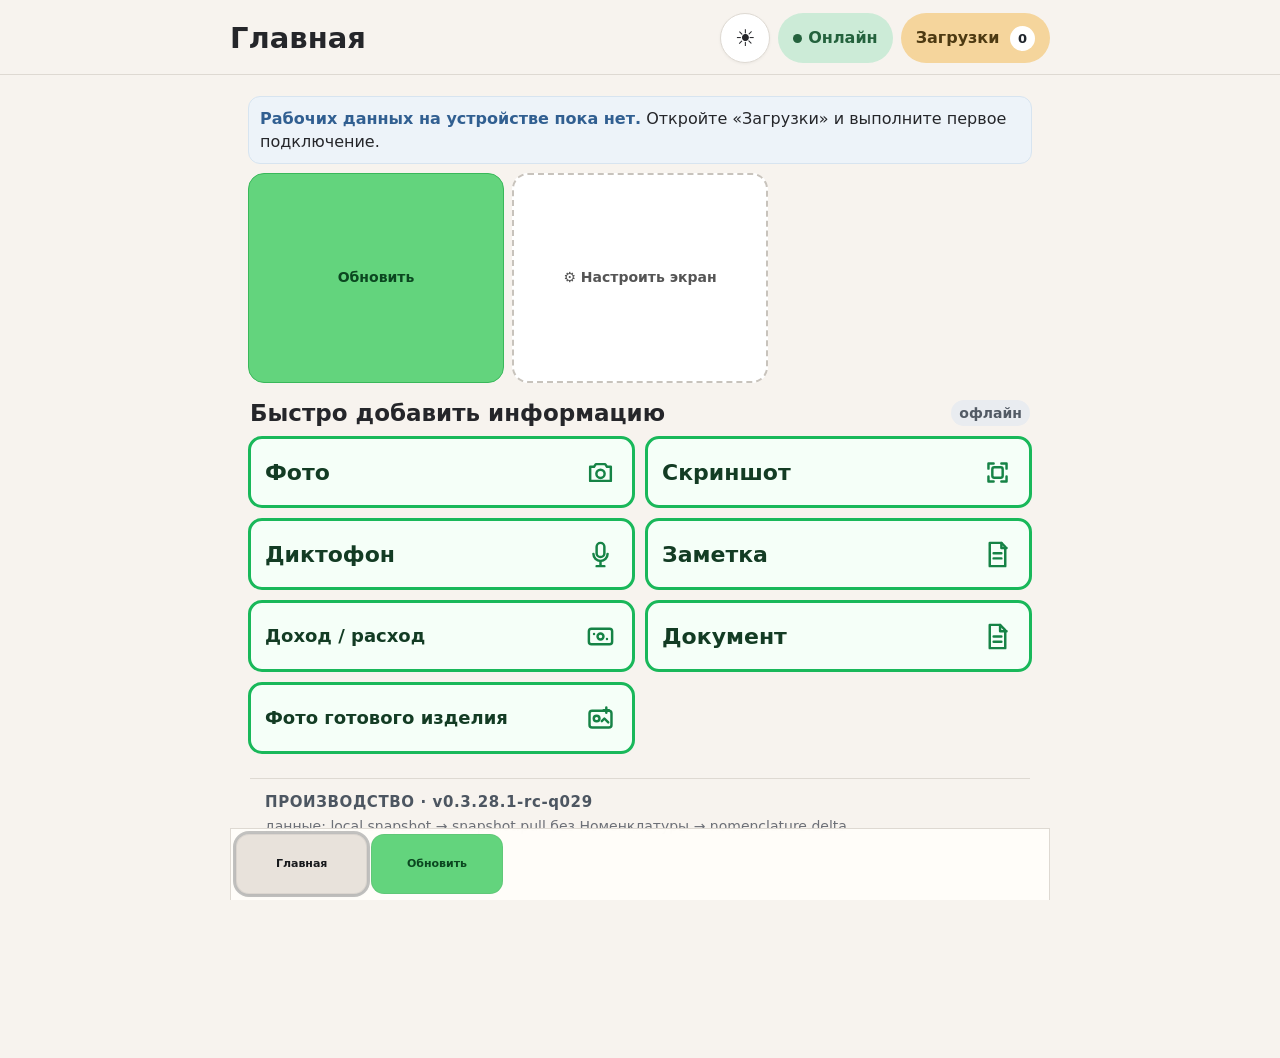
==== index.html @ 5917580a "Q029 matched 0.2.35 Wallet publication stage: index.html" ====
﻿<!DOCTYPE html>
<html lang="ru"><head><meta charset="utf-8"/><meta content="width=device-width,initial-scale=1,viewport-fit=cover" name="viewport"/><meta content="#f7f3ed" id="themeColorMeta" name="theme-color"/><script>try{document.documentElement.dataset.theme=localStorage.getItem('prodTheme')==='dark'?'dark':'light'}catch(_){document.documentElement.dataset.theme='light'}</script><title>Производство v0.3.28.1-rc-q029</title><link href="./assets/app.css" rel="stylesheet"/><link href="./assets/media.css" rel="stylesheet"/><link href="./manifest.webmanifest" rel="manifest"/><link href="./icons/icon.svg" rel="icon" type="image/svg+xml"/><meta content="yes" name="mobile-web-app-capable"/><script defer="" src="./bootstrap.js"></script></head><body>
<header class="top"><div class="top-inner"><div class="top-page-title"><h1 id="pageTitle">Главная</h1></div><div class="top-actions"><button aria-label="Включить тёмную тему" class="theme-toggle" id="themeToggle" onclick="toggleTheme()" title="Дневная тема — нажмите для ночной" type="button">☀️</button><button aria-label="Состояние сети" class="status online" id="netStatus" type="button"><span class="dot"></span><span id="netText">Онлайн</span></button><button class="top-loads" onclick="go('sync')" type="button">Загрузки <span id="topLoadsCount">0</span></button></div></div></header>
<main>
<div class="update-banner hidden" id="updateBanner"><span id="updateText">Доступно обновление</span><button onclick="applyAvailableUpdate()" type="button">Обновить</button></div>
<div class="transfer-progress hidden" id="transferProgress" role="status" aria-live="polite">
  <div id="transferUpdate">Обновление: —</div>
  <div id="transferSync">Данные: —</div>
  <div id="transferMedia">Фото/файлы: —</div>
</div>
<div class="offline-banner hidden" id="offlineBanner">Нет сети · новые записи сохраняются локально</div><div class="app-toast hidden" id="appToast" role="status" aria-live="polite"><span class="app-toast-icon" id="appToastIcon">✓</span><span id="appToastText"></span></div><div class="recording-bar hidden" id="recordingBar"><span class="recording-dot" aria-hidden="true"></span><b>Идёт запись</b><span id="recordingTime">00:00</span><button type="button" onclick="stopVoiceRecording()">Стоп</button></div><div class="busy-overlay hidden" id="busyOverlay"><div class="busy-card"><span class="busy-spinner" aria-hidden="true"></span><b id="busyText">Выполняю…</b></div></div>
<section class="screen active" id="home"></section><section class="screen" id="checklists"></section><section class="screen" id="analytics"></section><section class="screen" id="calculator"></section><section class="screen" id="salesAnalytics"></section><section class="screen" id="orders"></section><section class="screen" id="gallery"></section><section class="screen" id="avito"></section><section class="screen" id="admin"></section><section class="screen" id="activityLog"></section><section class="screen" id="orderDetail"></section><section class="screen" id="buy"></section><section class="screen" id="wallet"></section><section class="screen" id="nom"></section><section class="screen" id="sync"></section><section class="screen" id="appdev"></section><div class="app-meta-footer"><b>ПРОИЗВОДСТВО · v0.3.28.1-rc-q029</b><span>данные: local snapshot → snapshot.pull без Номенклатуры → nomenclature.delta</span><span>backend 0.2.35 · Q-029 Wallet</span></div>
</main>
<nav class="bottom bottom-all"><button class="nav nav-home active" data-screen="home" data-module="home" onclick="go('home')"><span>Главная</span></button><button class="nav nav-orders" data-screen="orders" data-module="orders" onclick="go('orders')"><span>Заказы</span></button><button class="nav nav-wallet" data-screen="wallet" data-module="wallet" onclick="go('wallet')"><span>Кошелёк</span></button><button class="nav nav-gallery" data-screen="gallery" data-module="gallery" onclick="go('gallery')"><span>Галерея</span></button><button class="nav nav-nom" data-screen="nom" data-module="nom" onclick="go('nom')"><span>Номенкл.</span></button><button class="nav nav-refresh" data-module="refresh" onclick="manualRefreshData()"><span>Обновить</span></button></nav>
<div class="gallery-lightbox hidden" id="galleryLightbox" onclick="if(event.target===this)closeGalleryLightbox()"><button class="gallery-lightbox-close" type="button" onclick="closeGalleryLightbox()" aria-label="Закрыть">×</button><button class="gallery-lightbox-star" id="galleryLightboxStar" type="button" onclick="toggleGalleryLightboxFavorite()" aria-label="Избранное">☆</button><button class="gallery-lightbox-prev hidden" id="galleryLightboxPrev" type="button" onclick="galleryLightboxPrev()" aria-label="Предыдущее фото">‹</button><button class="gallery-lightbox-next hidden" id="galleryLightboxNext" type="button" onclick="galleryLightboxNext()" aria-label="Следующее фото">›</button><span class="gallery-lightbox-counter" id="galleryLightboxCounter"></span><img id="galleryLightboxImg" alt="Фото на весь экран"></div><div class="modal hidden" id="modal"><div class="sheet"><button class="close" onclick="closeModal()">×</button><h2 id="modalTitle">Добавить</h2><div id="modalBody"></div></div></div><input accept="image/*" capture="environment" class="hidden" id="photoInput" type="file"/><input accept="image/*" class="hidden" id="galleryFileInput" multiple="" type="file"/><input accept="audio/*" capture="" class="hidden" id="audioInput" type="file"/><input class="hidden" id="documentInput" multiple="" type="file"/><input accept="image/*" class="hidden" id="shareFileInput" multiple="" type="file"/><input accept="image/*" class="hidden" id="step2MediaInput" multiple="" type="file"/>
</body></html>
---- assets/app.css ----
﻿:root{--bg:#f4f5f7;--card:#fff;--ink:#17191c;--muted:#69707a;--line:#e2e5e9;--soft:#eef0f3;--ok:#177a43;--warn:#a96008;--bad:#b33131;--blue:#315f91}
*{box-sizing:border-box}html{background:var(--bg)}body{margin:0;background:var(--bg);color:var(--ink);font-family:Inter,system-ui,-apple-system,"Segoe UI",Roboto,Arial,sans-serif;min-height:100vh}button,input,textarea,select{font:inherit}button{cursor:pointer;color:inherit}
.top{position:sticky;top:0;z-index:30;background:rgba(244,245,247,.96);backdrop-filter:blur(12px);border-bottom:1px solid var(--line);padding:11px 14px 9px}.top-inner{max-width:820px;margin:auto;display:flex;align-items:center;justify-content:space-between;gap:10px}.kicker{font-size:10px;font-weight:800;letter-spacing:.11em;color:var(--muted)}h1{font-size:23px;line-height:1.05;margin:2px 0 0}.status{border:0;border-radius:999px;padding:8px 10px;font-size:10px;font-weight:800;display:flex;gap:6px;align-items:center}.status.online{background:#ddf4e6;color:#17683c}.status.offline{background:#f7dddd;color:#8d2424}.dot{width:7px;height:7px;border-radius:50%;background:currentColor}
main{max-width:820px;margin:auto;padding:12px 12px 96px}.screen{display:none}.screen.active{display:block}.snapshot{display:flex;justify-content:space-between;align-items:center;background:#eceff3;border:1px solid #dde1e6;border-radius:11px;padding:8px 10px;margin-bottom:10px;font-size:10px;color:#555f6b}.snapshot b{color:#262b31}.offline-banner{background:#f7dddd;color:#8d2424;padding:9px 10px;border-radius:11px;margin-bottom:9px;font-size:11px;font-weight:800}.hidden{display:none!important}
.grid2{display:grid;grid-template-columns:1fr 1fr;gap:9px}.grid3{display:grid;grid-template-columns:repeat(3,minmax(0,1fr));gap:7px}.grid3 .metric{aspect-ratio:1/1;min-width:0;padding:10px;display:flex;flex-direction:column;justify-content:space-between}.grid3 .label{font-size:9px;line-height:1.12;padding-right:13px}.grid3 .value{font-size:22px;margin:2px 0}.grid3 .note{font-size:8px;line-height:1.15}.metric{background:var(--card);border:1px solid var(--line);border-radius:16px;padding:13px;box-shadow:0 1px 2px rgba(0,0,0,.02)}.label{font-size:11px;color:var(--muted);font-weight:700}.value{font-size:25px;font-weight:900;letter-spacing:-.02em;margin:4px 0}.note{font-size:10px;color:var(--muted);line-height:1.25}.bad{color:var(--bad)!important}.warn{color:var(--warn)!important}.ok{color:var(--ok)!important}
.hero{width:100%;border:0;background:#17191c;color:#fff;border-radius:17px;margin:10px 0;padding:15px 16px;display:flex;align-items:center;justify-content:space-between;text-align:left}.hero b{font-size:20px}.hero small{display:block;color:#b9c0c8;margin-top:2px}.hero .arr{font-size:32px}.section-title{display:flex;justify-content:space-between;align-items:center;margin:17px 2px 7px}.section-title h2{font-size:15px;margin:0}.badge{font-size:9px;font-weight:800;border-radius:999px;padding:4px 7px;background:#e9ecf0;color:#535b65}.badge.warn{background:#fff0d7;color:#8d5607}.badge.bad{background:#f9dddd;color:#8d2424}.badge.ok{background:#ddf4e6;color:#17683c}
.order-card{background:#fff;border:1px solid var(--line);border-radius:15px;padding:9px;display:flex;gap:10px;margin-bottom:8px;align-items:center}.order-img{width:69px;height:63px;border-radius:11px;object-fit:cover;background:#e8eaed;flex:0 0 auto}.order-placeholder{width:69px;height:63px;border-radius:11px;background:#e8eaed;display:grid;place-items:center;font-weight:900;color:#5e6670}.grow{flex:1;min-width:0}.between{display:flex;justify-content:space-between;align-items:flex-start;gap:8px}.title{font-size:13px;font-weight:850}.muted{font-size:10px;color:var(--muted);line-height:1.3}.sub{font-size:10px;margin-top:6px;color:#454c55;display:flex;justify-content:space-between;gap:8px}.stage{font-size:10px;margin-top:5px;color:#5e6670;white-space:nowrap;overflow:hidden;text-overflow:ellipsis}
.quick{display:grid;grid-template-columns:repeat(4,1fr);gap:7px}.quick button{border:1px solid var(--line);background:#fff;border-radius:13px;padding:10px 4px;font-size:18px}.quick span{display:block;font-size:9px;color:#565e68;margin-top:4px}.risk{background:#fff7e7;border:1px solid #f2dfba;border-radius:13px;padding:10px 11px;font-size:11px;line-height:1.35;margin:8px 0}.risk b{display:block;margin-bottom:2px}
.filters{display:flex;gap:6px;overflow:auto;margin-bottom:9px}.chip{border:1px solid var(--line);background:#fff;border-radius:999px;padding:7px 10px;font-size:10px;white-space:nowrap}.chip.active{background:#17191c;color:#fff;border-color:#17191c}.back{border:0;background:none;padding:0 0 9px;font-weight:800;font-size:12px}.detail-head{background:#17191c;color:#fff;border-radius:17px;padding:14px}.detail-head .muted{color:#bfc5cc}.detail-head h2{font-size:20px;margin:2px 0 8px}.detail-grid{display:grid;grid-template-columns:repeat(3,1fr);gap:7px}.detail-grid div{background:#25282d;border-radius:10px;padding:8px}.detail-grid small{font-size:8px;color:#aeb5be;display:block}.detail-grid b{font-size:11px}.photo-strip{display:flex;gap:7px;overflow:auto;margin:9px 0}.photo-large{height:145px;min-width:210px;max-width:100%;object-fit:cover;border-radius:13px;background:#e5e7eb}.desc{background:#fff;border:1px solid var(--line);border-radius:14px;padding:11px;font-size:11px;line-height:1.45}.calc-head{display:flex;justify-content:space-between;align-items:center;margin:14px 2px 7px}.calc-head h3{font-size:14px;margin:0}.calc-table{background:#fff;border:1px solid var(--line);border-radius:14px;overflow:hidden}.calc-line{padding:10px 11px;border-bottom:1px solid var(--line)}.calc-line:last-child{border-bottom:0}.calc-name{font-size:11px;font-weight:800}.calc-meta{font-size:9px;color:var(--muted);margin-top:3px;line-height:1.3}.calc-money{font-size:11px;font-weight:900;white-space:nowrap}.price-change{font-size:9px;margin-top:4px;border-radius:8px;background:#fff5df;padding:5px 6px;color:#84540f}.assumption{font-size:9px;margin-top:4px;border-radius:8px;background:#fff5df;padding:5px 6px;color:#84540f}.unknown{background:#fae6e6;color:#8d2424}.actions{display:grid;grid-template-columns:repeat(3,1fr);gap:7px;margin-top:10px}.actions button,.primary,.secondary{border:0;border-radius:12px;padding:11px 8px;font-size:10px;font-weight:850}.actions button,.primary{background:#17191c;color:#fff}.secondary{background:#e9ecf0;color:#262b31}.primary{width:100%;font-size:12px}
.summary{display:grid;grid-template-columns:repeat(3,1fr);border-radius:15px;background:#17191c;color:#fff;padding:11px 4px;text-align:center}.summary div+div{border-left:1px solid #35383e}.summary b{display:block;font-size:15px}.summary small{font-size:8px;color:#b8bec6}.group{margin:14px 2px 6px;font-size:10px;color:#68717c;font-weight:900;text-transform:uppercase;letter-spacing:.08em}.buy-row{background:#fff;border:1px solid var(--line);border-radius:13px;padding:10px;margin-bottom:6px;display:flex;justify-content:space-between;gap:8px}.buy-row b{font-size:11px}.buy-row small{font-size:9px;color:var(--muted);display:block;margin-top:3px}.buy-money{font-size:11px;font-weight:900;white-space:nowrap}.hint{background:#edf3f9;border:1px solid #dce7f2;color:#31536f;border-radius:12px;padding:9px 10px;font-size:10px;line-height:1.35;margin-top:9px}
.wallet-list,.sync-list{background:#fff;border:1px solid var(--line);border-radius:14px;overflow:hidden;margin:9px 0}.wallet-list>div,.sync-list>div{display:flex;justify-content:space-between;gap:8px;padding:10px 11px;border-bottom:1px solid var(--line);font-size:11px}.wallet-list>div:last-child,.sync-list>div:last-child{border-bottom:0}.obligation{background:#fff;border:1px solid var(--line);border-radius:13px;padding:10px;margin-bottom:6px}.obligation .amount{font-weight:900}.drafts .draft{background:#fff;border:1px solid var(--line);border-radius:11px;padding:8px 9px;margin-top:6px;font-size:10px}.draft small{color:var(--muted);display:block;margin-top:3px}
.search{width:100%;border:1px solid var(--line);background:#fff;border-radius:13px;padding:12px 13px;outline:none;margin-bottom:7px}.search-meta{font-size:9px;color:var(--muted);margin:0 2px 8px}.nom-card{background:#fff;border:1px solid var(--line);border-radius:13px;padding:10px;margin-bottom:6px}.nom-card b{font-size:11px}.nom-price{font-size:12px;font-weight:900;white-space:nowrap;text-align:right;line-height:1.2}.nom-price small{display:block;font-size:9px;font-weight:700;color:var(--muted);margin-top:3px}.nom-spec{font-size:9px;color:var(--muted);margin-top:3px;line-height:1.3}.nom-tags{display:flex;gap:4px;flex-wrap:wrap;margin-top:5px}.tiny{font-size:8px;background:#eef0f3;color:#626a74;border-radius:999px;padding:3px 5px}.show-more{width:100%;border:1px solid var(--line);background:#fff;border-radius:12px;padding:10px;font-size:10px;font-weight:800}
.sync-card{background:#fff;border:1px solid var(--line);border-radius:15px;text-align:center;padding:21px 13px}.sync-big{font-size:25px;font-weight:900}.queue-item{background:#fff;border:1px solid var(--line);border-radius:11px;padding:8px 9px;margin-top:6px;font-size:10px}.queue-item small{color:var(--muted)}
.bottom{position:fixed;bottom:0;left:0;right:0;z-index:40;background:rgba(255,255,255,.97);backdrop-filter:blur(12px);border-top:1px solid var(--line);padding:5px 7px max(6px,env(safe-area-inset-bottom));display:grid;grid-template-columns:repeat(5,1fr)}.nav{border:0;background:none;color:#6a727d;font-size:17px;padding:5px 2px}.nav span{display:block;font-size:8px;margin-top:1px}.nav.active{color:#17191c;font-weight:900}
.modal{position:fixed;z-index:60;inset:0;background:rgba(20,23,27,.5);display:flex;align-items:flex-end;justify-content:center}.sheet{background:#fff;width:min(820px,100%);border-radius:20px 20px 0 0;padding:18px 14px 22px;position:relative}.sheet h2{font-size:17px;margin:0 0 12px}.close{position:absolute;right:12px;top:9px;border:0;border-radius:50%;width:31px;height:31px;background:#eef0f3;font-size:18px}.field{margin-bottom:9px}.field label{font-size:9px;font-weight:850;color:#626a74;display:block;margin-bottom:3px}.field input,.field textarea,.field select{width:100%;border:1px solid #d7dbe0;border-radius:10px;padding:10px}.field textarea{min-height:80px;resize:vertical}.photo-option{display:grid;grid-template-columns:1fr 1fr;gap:7px}.recording{background:#b33131!important;color:#fff!important}
@media(max-width:380px){.grid3{gap:5px}.grid3 .metric{padding:8px;border-radius:14px}.grid3 .label{font-size:8px}.grid3 .value{font-size:20px}.grid3 .note{font-size:7.5px}.metric-arr{right:8px;top:7px}}
@media(min-width:700px){.bottom{left:50%;transform:translateX(-50%);width:820px;border-left:1px solid var(--line);border-right:1px solid var(--line)}main{padding-left:18px;padding-right:18px}.order-img,.order-placeholder{width:82px;height:72px}}




.metric.clickable{cursor:pointer;position:relative}.metric.clickable:active{transform:scale(.992)}.metric-arr{position:absolute;right:12px;top:10px;font-size:20px;color:#a4aab2;font-weight:500}.inbox-bar{width:100%;border:1px solid var(--line);background:#fff;border-radius:14px;padding:11px 12px;margin-top:9px;display:flex;align-items:center;justify-content:space-between;gap:10px;text-align:left}.inbox-bar b{font-size:11px;display:block}.inbox-bar small{font-size:9px;color:var(--muted);display:block;margin-top:2px}.inbox-count{min-width:34px;text-align:center;border-radius:999px;background:#17191c;color:#fff;padding:6px 8px;font-size:10px;font-weight:900}.queue-item{overflow:hidden}.queue-head{display:flex;justify-content:space-between;gap:8px;align-items:flex-start}.queue-type{font-size:11px;font-weight:900}.queue-context{font-size:9px;color:var(--muted);margin-top:2px}.queue-media{margin-top:8px}.queue-img{width:100%;max-height:220px;object-fit:contain;border-radius:10px;background:#eef0f3;border:1px solid var(--line)}.queue-audio{width:100%;height:38px}.queue-actions{display:flex;gap:6px;margin-top:8px}.queue-actions button{border:0;border-radius:9px;padding:8px 10px;font-size:9px;font-weight:850;background:#eef0f3}.queue-actions .danger{background:#fae6e6;color:#8d2424}.file-meta{font-size:8px;color:var(--muted);margin-top:4px;overflow-wrap:anywhere}.mini-stats{display:grid;grid-template-columns:repeat(3,1fr);gap:6px;margin:9px 0}.mini-stats div{background:#fff;border:1px solid var(--line);border-radius:11px;padding:9px;text-align:center}.mini-stats b{font-size:16px;display:block}.mini-stats small{font-size:8px;color:var(--muted)}




.mode-tabs{display:grid;grid-template-columns:1fr 1fr;gap:6px;background:#e9ecf0;border-radius:13px;padding:4px;margin-bottom:10px}.mode-tabs button{border:0;background:transparent;border-radius:10px;padding:9px 7px;font-size:11px;font-weight:850;color:var(--muted)}.mode-tabs button.active{background:#fff;color:var(--ink);box-shadow:0 1px 3px rgba(0,0,0,.08)}
.feature-card{width:100%;border:1px solid var(--line);background:#fff;border-radius:15px;padding:13px;margin-bottom:9px;text-align:left;display:flex;justify-content:space-between;align-items:center;gap:10px}.feature-card b{display:block;font-size:14px}.feature-card small{display:block;color:var(--muted);margin-top:3px;font-size:10px}.feature-card .arr{font-size:25px;color:var(--muted)}
.avito-hero{background:linear-gradient(135deg,#fff 0%,#f3f7fb 100%);border:1px solid #dce7f2;border-radius:16px;padding:14px;margin-bottom:10px}.avito-hero h2{margin:3px 0 5px;font-size:20px}.avito-hero p{margin:0;color:var(--muted);font-size:11px;line-height:1.4}.admin-card{background:#fff;border:1px solid var(--line);border-radius:14px;padding:12px;margin-bottom:8px}.admin-card .role{font-size:9px;font-weight:900;letter-spacing:.08em;color:var(--blue)}.user-row{display:flex;justify-content:space-between;gap:8px;align-items:center}.perm-grid{display:grid;grid-template-columns:1fr 1fr;gap:6px;margin-top:8px}.perm{background:var(--soft);border-radius:9px;padding:7px 8px;font-size:9px}.security-note{background:#edf3f9;border:1px solid #dce7f2;border-radius:12px;padding:10px;font-size:10px;line-height:1.45;margin-top:9px}




.metric.clickable{position:relative;overflow:hidden}.metric-arr{position:absolute;right:10px;top:9px;font-size:18px;color:#8f95a0}.metric-ico{width:42px;height:42px;border-radius:14px;display:grid;place-items:center;font-size:22px;font-weight:700;margin-bottom:8px}.orders-card{background:linear-gradient(180deg,#fff8ef 0%,#fff 100%);border-color:#ecdab9}.orders-card .metric-ico{background:#fde8c7}.orders-card .label,.nav-orders.active{color:#8d5607}.wallet-card{background:linear-gradient(180deg,#eef9f3 0%,#fff 100%);border-color:#cfe9d8}.wallet-card .metric-ico{background:#dff2e7}.wallet-card .label,.nav-wallet.active{color:#17683c}.gallery-card{background:linear-gradient(180deg,#f7f0ff 0%,#fff 100%);border-color:#e1d3f3}.gallery-card .metric-ico{background:#ebdffc}.gallery-card .label{color:#6e4fa7}.analytics-hero{width:100%;border:1px solid #d8ddea;background:linear-gradient(135deg,#eef3ff 0%,#faf7ff 100%);color:#17191c;border-radius:17px;margin:10px 0;padding:15px 16px;display:flex;align-items:center;justify-content:space-between;text-align:left}.analytics-hero b{font-size:18px}.analytics-hero small{display:block;color:#687284;margin-top:2px}.analytics-hero .arr{font-size:28px;color:#5e6d8f}.soft-grid{display:grid;grid-template-columns:repeat(2,minmax(0,1fr));gap:8px}.soft-card{background:#fff;border:1px solid var(--line);border-radius:15px;padding:12px}.soft-card.p1{background:#fff8ef;border-color:#ecdab9}.soft-card.p2{background:#eef9f3;border-color:#cfe9d8}.soft-card.p3{background:#f7f0ff;border-color:#e1d3f3}.soft-card.p4{background:#edf4ff;border-color:#d2dff5}.soft-card b{display:block;font-size:21px;margin-top:3px}.analytic-list{display:grid;gap:8px;margin-top:8px}.analytic-item{background:#fff;border:1px solid var(--line);border-radius:14px;padding:11px}.analytic-item .between{align-items:center}.bottom{background:rgba(255,255,255,.94);backdrop-filter:blur(12px)}.nav{gap:4px}.nav-ico{display:grid;place-items:center;width:28px;height:28px;border-radius:10px;font-size:16px}.nav-home .nav-ico{background:#eef0f3}.nav-orders .nav-ico{background:#fde8c7}.nav-buy .nav-ico{background:#d9ecff}.nav-wallet .nav-ico{background:#dff2e7}.nav-nom .nav-ico{background:#ebdffc}.nav.active{font-weight:800}.nav.active .nav-ico{box-shadow:inset 0 0 0 1px rgba(0,0,0,.06)}.gallery-actions{display:flex;gap:8px;flex-wrap:wrap}.gallery-actions button{flex:1;min-width:140px}.top{background:rgba(250,248,246,.96)}body{background:#f8f5f2}html{background:#f8f5f2}




.access-flow{display:grid;grid-template-columns:repeat(3,1fr);gap:7px;margin:9px 0}.access-step{background:#fff;border:1px solid var(--line);border-radius:12px;padding:9px;text-align:center;font-size:9px}.access-step b{display:block;font-size:16px;margin-bottom:3px}.user-card{background:#fff;border:1px solid var(--line);border-radius:14px;padding:11px;margin-bottom:8px}.user-card.owner{background:#fff8ef;border-color:#ecdab9}.user-card.admin2{background:#eef9f3;border-color:#cfe9d8}.user-card.pending{background:#edf4ff;border-color:#d2dff5}.user-chip{display:inline-flex;align-items:center;gap:5px;border-radius:999px;padding:4px 7px;font-size:9px;font-weight:850;background:#eef0f3}.perm-section{margin:11px 0 5px;font-size:10px;font-weight:900;color:#555f6b;text-transform:uppercase;letter-spacing:.06em}.perm-builder{display:grid;grid-template-columns:1fr 1fr;gap:7px}.perm-toggle{display:flex;align-items:center;gap:8px;background:#fff;border:1px solid var(--line);border-radius:11px;padding:9px;font-size:10px}.perm-toggle input{width:18px;height:18px;accent-color:#334155}.perm-toggle.locked{background:#f5f5f5;color:#8b9098}.role-input{display:grid;grid-template-columns:1fr 1fr;gap:7px;margin:9px 0}.role-input input,.role-input select{width:100%;border:1px solid var(--line);border-radius:10px;padding:9px;background:#fff}.danger-btn{width:100%;border:1px solid #efc5c5;background:#fff3f3;color:#9a2c2c;border-radius:11px;padding:10px;font-weight:800}.onboarding-demo{background:linear-gradient(135deg,#f5f7ff,#f8fbff);border:1px solid #d9e1f2;border-radius:14px;padding:12px;margin-top:9px}.onboarding-demo h3{margin:0 0 5px;font-size:13px}




/* v0.1.9 — визуал без декоративных иконок */
:root{--bg:#f7f3ee;--ink:#25262a;--muted:#6d7077;--line:#ded9d2;--peach:#f4cda8;--mint:#bfe5cd;--lilac:#d7c1ee;--sky:#bddcf4;--rose:#e9c1cf;--sand:#ead9ae;}
html,body{background:var(--bg)}.top{background:rgba(247,243,238,.96)}main{padding-top:12px}.snapshot{background:#eee8e1;border-color:#e0d8cf}.status.online{background:#ccebd7;color:#24623d}.status.offline{background:#efd0cf;color:#8b3333}
.home-tiles{display:grid;grid-template-columns:repeat(3,minmax(0,1fr));gap:8px;margin-bottom:10px}.home-tile{border:1px solid transparent;border-radius:16px;min-height:92px;padding:12px 8px;display:flex;flex-direction:column;justify-content:center;align-items:flex-start;text-align:left}.home-tile b{font-size:15px}.home-tile span{font-size:9px;margin-top:6px;color:#5e6168}.orders-card{background:#f6d3b4;border-color:#edc198}.wallet-card{background:#ccebd7;border-color:#b6ddc5}.gallery-card{background:#dfccef;border-color:#ceb3e6}.wide-action{width:100%;border:1px solid transparent;border-radius:16px;padding:14px 16px;margin:8px 0;text-align:left;display:flex;flex-direction:column;gap:3px}.wide-action b{font-size:18px}.wide-action span{font-size:10px;color:#59606a}.buy-action{background:#cde4f6;border-color:#b7d5ed}.analytics-action{background:#edcbd6;border-color:#e2b4c4}.settings-button{width:100%;border:1px solid #d8c9ad;background:#eee0bd;border-radius:14px;padding:12px 14px;margin-top:8px;text-align:left}.settings-button b{display:block;font-size:14px}.settings-button span{font-size:9px;color:#6a6257}.inbox-bar{background:#e8e2db;border-color:#d9d1c9}.quick{grid-template-columns:repeat(4,minmax(0,1fr))}.quick button{font-size:10px;background:#fff9f3;border-color:#e5dcd2;padding:11px 4px}.quick button span{font-size:9px;color:#45484e;margin:0}
.bottom{gap:5px;padding:6px;background:rgba(255,253,249,.97)}.nav{border-radius:10px;padding:9px 2px;font-size:9px;background:#eee}.nav span{display:block;font-size:9px;margin:0}.nav-home{background:#e8e2db}.nav-orders{background:#f6d3b4}.nav-buy{background:#cde4f6}.nav-wallet{background:#ccebd7}.nav-nom{background:#dfccef}.nav.active{outline:2px solid rgba(60,60,60,.18);color:#202126}.nav-ico{display:none!important}
#orders .mode-tabs,#orders .filters{background:#fae6d3;border-radius:13px;padding:5px}#orders .order-card{background:#fffaf5;border-color:#ead5c1}#orders .feature-card{background:#f6d3b4;border-color:#edc198}.detail-head{background:#c78151;color:#fff}.detail-head .muted{color:#f8e8dc}
#wallet .metric{background:#e4f4e9;border-color:#c6e4d0}#wallet .wallet-list{background:#f2faf5;border-color:#d2e8d9}#wallet .primary{background:#438361}.obligation{background:#fffaf2}
#gallery .gallery-hero{background:#eadcf5;border:1px solid #d8c0eb}#gallery .gallery-tile{background:#fbf7fe}.gallery-actions .primary{background:#755595}.gallery-actions .secondary{background:#f0e8f6}
#buy .summary-strip{background:#b9d9f1;color:#243545}#buy .buy-line{background:#f7fbff;border-color:#d5e7f4}
#nom .search{background:#fbf8fe;border-color:#dac9e9}.nom-card{background:#fcf9fe!important;border-color:#e2d6ed!important}
.analytics-head{background:#edcbd6;border:1px solid #e1b6c5;border-radius:16px;padding:15px;margin-bottom:10px}.analytics-head h2{margin:0 0 4px}.analytics-head p{margin:0;font-size:10px;color:#66545a}.analytics-kpis{display:grid;grid-template-columns:repeat(2,minmax(0,1fr));gap:8px}.kpi{border:1px solid transparent;border-radius:15px;padding:12px}.kpi span{display:block;font-size:10px;font-weight:800;color:#555b64}.kpi b{display:block;font-size:24px;margin:4px 0}.kpi small{font-size:9px;color:#626770}.kpi.money{background:#ccebd7;border-color:#b6ddc5}.kpi.orders{background:#f6d3b4;border-color:#edc198}.kpi.costs{background:#ecd7ba;border-color:#dec39f}.kpi.media{background:#dfccef;border-color:#ceb3e6}.analytics-section{border:1px solid var(--line);border-radius:16px;padding:12px;margin-top:9px}.analytics-section h3{margin:0 0 9px;font-size:14px}.money-section{background:#eff9f2}.orders-section{background:#fff3e8}.media-section{background:#f8f0fd}.sales-section{background:#eef6fc}.system-section{background:#f3f0ec}.analytics-lines{background:rgba(255,255,255,.65);border-radius:12px;overflow:hidden}.analytics-lines>div{display:flex;justify-content:space-between;gap:8px;padding:9px 10px;border-bottom:1px solid rgba(0,0,0,.06);font-size:10px}.analytics-lines>div:last-child{border-bottom:0}.analytics-lines .strong{font-size:11px}.analytics-sublist{display:grid;gap:6px;margin-top:8px}.analytics-sublist>div{background:rgba(255,255,255,.72);border-radius:11px;padding:9px;display:grid;grid-template-columns:1fr auto;gap:2px 8px}.analytics-sublist b{font-size:10px}.analytics-sublist span{font-size:10px;font-weight:800}.analytics-sublist small{grid-column:1/-1;font-size:9px;color:#676d75}
.settings-head{background:#eee0bd;border:1px solid #d9c699;border-radius:16px;padding:14px;margin-bottom:9px}.settings-head h2{margin:0 0 4px}.settings-head p{margin:0;font-size:10px;color:#675f50}.owner-panel{background:#f6d3b4;border:1px solid #e8ba8e;border-radius:14px;padding:12px;display:flex;justify-content:space-between;gap:10px;align-items:center}.owner-panel span,.owner-panel small{display:block;font-size:9px;color:#665b51}.owner-panel b{display:block;font-size:17px;margin:2px 0}.owner-panel strong{font-size:10px;background:#ccebd7;padding:5px 7px;border-radius:999px}.settings-block{background:#fffaf4;border:1px solid #e5d8ca;border-radius:14px;padding:12px;margin-top:9px}.settings-block h3{margin:0 0 5px;font-size:13px}.settings-block p{font-size:10px;color:#64686e;line-height:1.35}.perm-section{color:#5c5148}.perm-toggle{background:#fffdf9}




.calculator-action{background:#e9f3e7;border:1px solid #cddfc9;color:#233526}.calculator-action span{color:#607363}.calc-quick-head{background:#eef6ec;border:1px solid #d3e4cf;border-radius:16px;padding:14px;margin-bottom:10px}.calc-quick-head h2{margin:0 0 4px;font-size:19px}.calc-quick-head p{margin:0;color:#526256;font-size:11px;line-height:1.45}.rule-card{display:grid;gap:6px;background:#fff6df;border:1px solid #ead8a9;border-radius:14px;padding:12px;margin:10px 0;font-size:11px;line-height:1.35}.rule-card b{font-size:13px}.quote-card{background:#fff;border:1px solid var(--line);border-radius:15px;padding:12px;margin-bottom:9px}.quote-card small{display:block;color:var(--muted);margin-top:3px}.quote-text{font-size:12px;line-height:1.45;margin:10px 0}.quote-meta{font-size:10px;color:#616a65;background:#f4f6f4;border-radius:9px;padding:7px}.quote-wait{font-size:10px;color:#725710;background:#fff8e7;border-radius:9px;padding:8px;margin-top:8px}.quote-result{display:flex;gap:8px;align-items:center;justify-content:space-between;background:#edf8ef;border-radius:10px;padding:9px;margin-top:8px;font-size:10px}.quote-result b{font-size:15px}.quote-actions{display:flex;gap:6px;flex-wrap:wrap;margin-top:9px}.quote-actions button{flex:1;min-width:90px;padding:9px 7px;border-radius:10px;border:0}.channel-grid{display:grid;grid-template-columns:1fr 1fr;gap:7px}.channel-grid label{display:flex;align-items:center;gap:7px;background:#f4f1fb;border:1px solid #dfd7ef;border-radius:10px;padding:9px;font-size:11px}.channel-grid input{width:18px;height:18px}.share-approved{display:grid;grid-template-columns:repeat(2,1fr);gap:7px}.share-photo{border:1px solid var(--line);border-radius:10px;padding:5px;display:grid;grid-template-columns:auto 50px 1fr;gap:6px;align-items:center;font-size:9px}.share-photo img{width:50px;height:45px;object-fit:cover;border-radius:7px}.share-photo input{width:18px;height:18px}.perm-toggle.locked{opacity:.7}.nom-price small{max-width:240px}.wide-action.calculator-action{box-shadow:0 1px 0 rgba(0,0,0,.03)}




/* v0.2.3 — крупнее шрифт, зелёные действия, отдельная аналитика продаж */
body{font-size:14px}.kicker{font-size:12px}h1{font-size:27px}.status{font-size:12px}.snapshot{font-size:12px}.offline-banner{font-size:13px}
.home-tile{align-items:center;text-align:center;min-height:100px}.home-tile b{font-size:19px}.home-tile span{font-size:12px}.wide-action{padding:16px 17px}.wide-action b{font-size:21px}.wide-action span{font-size:13px}.sales-analytics-action{background:#f1d8b9;border-color:#e5c59d}
.section-title h2{font-size:18px}.badge{font-size:11px}.quick button{font-size:13px;padding:13px 5px}.quick button span{font-size:12px}.green-actions button,.attention-green{border:3px solid #29b765!important;box-shadow:0 0 0 1px rgba(41,183,101,.08);background:#f7fff9!important;color:#173d27!important}
.inbox-bar b{font-size:15px}.inbox-bar small{font-size:11px}.settings-button b{font-size:16px}.settings-button span{font-size:11px}.nav span{font-size:11px}.nav{font-size:11px;padding:10px 2px}
.back{font-size:14px}.hint{font-size:12px}.muted{font-size:12px}.feature-card b{font-size:16px}.feature-card small{font-size:12px}.chip{font-size:12px}.order-card .title{font-size:15px}.order-card .stage{font-size:12px}.order-card .sub{font-size:11px}
.analytics-head h2,.gallery-hero h2,.avito-hero h2,.calc-quick-head h2{font-size:22px}.analytics-head p,.gallery-hero p,.avito-hero p,.calc-quick-head p{font-size:13px}.kpi span{font-size:12px}.kpi b{font-size:27px}.kpi small{font-size:11px}.analytics-section h3{font-size:17px}.analytics-lines>div{font-size:12px}.analytics-sublist small{font-size:11px}
.gallery-actions button{font-size:13px;padding:13px 10px}.gallery-tile b{font-size:13px}.gallery-tile .muted{font-size:11px}.gallery-tile-actions{margin-top:6px}.mini-danger{border:1px solid #e7bcbc;background:#fff2f2;color:#932828;border-radius:8px;padding:6px 8px;font-size:11px}.approve-btn{border:1px solid #a8d9b8;background:#eaf8ef;color:#17683c;border-radius:8px;padding:6px 9px;font-size:11px;font-weight:800}
.queue-type{font-size:12px}.queue-context,.file-meta{font-size:11px}.queue-actions button{font-size:11px}.field label{font-size:12px}.field input,.field textarea,.field select{font-size:14px}.secondary,.primary,.actions button{font-size:13px}.channel-grid label{font-size:13px}.share-photo{font-size:11px}
.sales-channel{width:100%;border:1px solid #ddd4c9;background:#fff;border-radius:15px;padding:14px 15px;margin:8px 0;display:flex;align-items:center;justify-content:space-between;gap:10px;text-align:left}.sales-channel b{display:block;font-size:18px}.sales-channel small{display:block;color:#666d76;font-size:12px;margin-top:3px}.sales-channel strong{font-size:20px}.avito-channel{background:#e8f2fb;border-color:#cddfec}.sales-channel.passive{background:#fffaf4}
.perm-section{font-size:12px}.perm-toggle{font-size:12px}.owner-panel b,.settings-block h3{font-size:16px}




/* v0.2.3 — единые быстрые действия и крупнее нижняя навигация */
.std-actions{display:grid;grid-template-columns:repeat(2,minmax(0,1fr));gap:8px;margin:10px 0}.std-actions button,.doc-action{min-height:46px;border:3px solid #19b85a!important;background:#f5fff8!important;color:#133c24!important;border-radius:12px;padding:10px 8px;font-size:13.5px!important;font-weight:900!important;box-shadow:none!important}.std-actions button:active,.doc-action:active{background:#e9fff0!important}.doc-action{width:100%;margin:0 0 10px}.nav span{font-size:13px!important;font-weight:850}.nav{font-size:13px!important;padding:11px 2px!important}.quick.green-actions{display:grid;grid-template-columns:repeat(2,minmax(0,1fr));gap:8px}.quick.green-actions button{min-height:46px;border:3px solid #19b85a!important;background:#f5fff8!important;color:#133c24!important;border-radius:12px;padding:10px 8px;font-size:13.5px!important;font-weight:900!important}.quick.green-actions button span{font-size:13.5px!important;color:#133c24!important;margin:0}.order-extra-actions{display:grid;grid-template-columns:1fr;gap:7px;margin-top:8px}.order-extra-actions button{font-size:13px}.sales-inline{margin-top:10px}.sales-inline .sales-channel{margin:7px 0}.wallet-add-structured{margin:8px 0 12px}.buy-intake{margin:12px 0}.buy-intake .section-title{margin-top:0}




/* v0.2.3 — 5-минутная защита перед отправкой */
.queue-status-line{display:flex;align-items:center;justify-content:space-between;gap:8px;margin-top:8px;padding:7px 9px;border-radius:10px;background:#f5f7f5;border:1px solid #dce6dc;font-size:10px}.queue-status-line.hold{background:#fff8e7;border-color:#ecdcae}.queue-status-line.ready{background:#edf9f0;border-color:#bfe1c7}.queue-actions.v023{display:grid;grid-template-columns:repeat(3,1fr);gap:6px;margin-top:8px}.queue-actions.v023 button{min-height:36px;border-radius:10px;font-size:10px;font-weight:850}.edit-btn{border:2px solid #27b65a;background:#fff;color:#1f6f3c}.send-now-btn{border:2px solid #27b65a;background:#dff7e7;color:#155f32}.gallery-pub-status{display:flex;gap:5px;flex-wrap:wrap;margin-top:6px}.pub-chip{display:inline-flex;align-items:center;border-radius:999px;padding:4px 7px;font-size:9px;font-weight:800;border:1px solid #ddd;background:#f6f6f6}.pub-chip.draft{background:#fff4d7;border-color:#efd796;color:#775b11}.pub-chip.published{background:#e3f5e8;border-color:#b9ddc3;color:#24623d}.pub-chip.none{background:#f2f2f2;color:#73777d}.five-min-rule{background:#edf8f0;border:1px solid #bfe2c7;border-radius:13px;padding:10px 11px;margin:9px 0;font-size:10px;line-height:1.45}.five-min-rule b{color:#1d6a39}




/* v0.2.13 — Загрузки, история, защита от повторной отправки, крупнее мелкий текст */
.top-actions{display:flex;align-items:center;gap:7px;flex:0 0 auto}.top-loads{border:0;border-radius:999px;padding:9px 11px;background:#e7edf4;color:#334155;font-size:13px;font-weight:900;white-space:nowrap}.top-loads span{display:inline-grid;place-items:center;min-width:22px;height:22px;margin-left:4px;padding:0 5px;border-radius:999px;background:#fff;color:#20262d;font-size:12px}.status{cursor:default}
body{font-size:16px}.kicker{font-size:13px!important}h1{font-size:30px!important}.status{font-size:13px!important;padding:9px 11px}.snapshot{font-size:13px!important;line-height:1.35}.offline-banner{font-size:14px!important}.muted{font-size:13px!important}.label{font-size:13px!important}.note{font-size:12px!important}.section-title h2{font-size:20px!important}.badge{font-size:12px!important;padding:5px 8px}.home-tile span,.wide-action span{font-size:14px!important}.inbox-bar b{font-size:18px!important}.inbox-bar small{font-size:13px!important}.settings-button span{font-size:13px!important}.back{font-size:15px!important}.hint,.five-min-rule{font-size:13px!important;line-height:1.45}.queue-item{font-size:13px!important;padding:11px 12px}.queue-type{font-size:15px!important}.queue-context,.file-meta{font-size:13px!important;line-height:1.35}.queue-status-line{font-size:13px!important;padding:9px 10px}.queue-actions.v023 button{font-size:13px!important;min-height:42px}.mini-stats small{font-size:12px!important}.mini-stats b{font-size:20px!important}.sync-list>div,.wallet-list>div{font-size:13px!important}.field label{font-size:13px!important}.field input,.field textarea,.field select{font-size:16px!important}.nav span{font-size:14px!important}.nav{font-size:14px!important}.tiny{font-size:11px!important}.nom-spec,.nom-price small,.calc-meta,.price-change,.assumption,.group,.buy-row small,.draft small,.search-meta{font-size:12px!important}.buy-row b,.calc-name,.calc-money,.nom-card b{font-size:13px!important}.title{font-size:15px!important}.sub,.stage{font-size:12px!important}
.uploads-tabs{display:grid;grid-template-columns:1fr 1fr;gap:7px;margin:12px 0}.uploads-tab{border:1px solid var(--line);border-radius:12px;background:#fff;padding:10px;font-size:14px;font-weight:900}.uploads-tab.active{background:#17191c;color:#fff;border-color:#17191c}.history-item{background:#fff;border:1px solid var(--line);border-radius:12px;padding:11px 12px;margin-top:8px}.history-head{display:flex;justify-content:space-between;gap:8px;align-items:flex-start}.history-title{font-size:15px;font-weight:900}.history-meta{font-size:13px;color:var(--muted);line-height:1.35;margin-top:3px}.history-body{font-size:13px;line-height:1.4;margin-top:8px;overflow-wrap:anywhere}.history-actions{display:flex;gap:7px;margin-top:9px}.history-actions button{border:1px solid #cfd6dd;background:#f6f8fa;border-radius:10px;padding:8px 10px;font-size:13px;font-weight:850}.history-status{border-radius:999px;padding:5px 8px;font-size:12px;font-weight:900;white-space:nowrap}.history-status.delivered{background:#e3f5e8;color:#24623d}.history-status.correction{background:#fff0d7;color:#8d5607}.sync-note{background:#edf3f9;border:1px solid #d7e4f0;border-radius:12px;padding:10px 11px;font-size:13px;line-height:1.45;margin:9px 0}.sync-note b{color:#315f91}.queue-item.sending{border-color:#b7cce0;background:#f8fbff}.queue-item.error{border-color:#e7bcbc;background:#fffafa}.queue-actions button[disabled]{opacity:.55;cursor:not-allowed}.sync-state-text{font-weight:900}
@media(max-width:430px){.top{padding-left:10px;padding-right:10px}.top-inner{gap:7px}.top-loads,.status{font-size:12px!important;padding:8px 9px}.top-loads span{min-width:20px;height:20px;font-size:11px}h1{font-size:28px!important}}












/* v0.2.13 — финальная UX-доводка перед следующим общим тестом */
/* Верхние статусы: больше высота и шрифт, остаются компактными на телефоне. */
.top-actions{gap:8px}.status,.top-loads{min-height:48px!important;padding:11px 14px!important;font-size:15px!important;font-weight:900!important;line-height:1!important}.top-loads span{min-width:25px!important;height:25px!important;font-size:13px!important;margin-left:5px}.dot{width:9px!important;height:9px!important}.top-inner>div:first-child{min-width:0}
/* Главная: длинная кнопка Загрузки имеет тот же масштаб, что остальные длинные действия. */
.uploads-action{background:#e8e2db;border-color:#d9d1c9}.wide-action{min-height:82px!important;padding:17px 18px!important}.wide-action b{font-size:22px!important;line-height:1.15}.wide-action span{font-size:14px!important;line-height:1.3}.home-tile{min-height:106px!important}.home-tile b{font-size:20px!important;line-height:1.1}.home-tile span{display:none!important}
/* Доход / расход — тот же зелёный визуальный язык, что Фото / Скриншот / Диктофон / Заметка. */
.wallet-add-structured{width:100%!important;min-height:48px!important;border:3px solid #19b85a!important;background:#f5fff8!important;color:#133c24!important;border-radius:12px!important;padding:11px 10px!important;font-size:14.5px!important;font-weight:900!important;box-shadow:none!important;margin:9px 0 12px!important}.wallet-add-structured:active{background:#e9fff0!important}
/* Общая читабельность мелких подписей на всех страницах. */
small,.muted,.note,.snapshot,.offline-banner,.feature-card small,.analytics-head p,.gallery-hero p,.avito-hero p,.calc-quick-head p,.analytics-sublist small,.gallery-tile .muted,.queue-context,.file-meta,.history-meta,.history-body,.draft small,.search-meta,.nom-spec,.nom-price small,.calc-meta,.price-change,.assumption,.owner-panel span,.owner-panel small,.settings-block p,.security-note,.quote-meta,.quote-wait,.quote-result,.share-photo,.queue-status-line,.sync-note{font-size:14px!important;line-height:1.4!important}
.label,.perm-section,.perm-toggle,.user-chip,.access-step,.role,.pub-chip,.history-status{font-size:13px!important}.title,.queue-type,.history-title,.calc-name,.nom-card b{font-size:15px!important}.sub,.stage{font-size:13px!important;line-height:1.35}.section-title h2{font-size:21px!important}.badge{font-size:13px!important}.back{font-size:16px!important}.field label{font-size:14px!important}.field input,.field textarea,.field select{font-size:16px!important}.primary,.secondary,.actions button,.history-actions button,.uploads-tab{font-size:14px!important}
/* Экран Закупки по заказам: отдельное увеличение, потому что здесь было особенно мелко. */
#buy .summary{padding:14px 6px!important}#buy .summary b{font-size:20px!important}#buy .summary small{font-size:13.5px!important;line-height:1.25!important}#buy .hint{font-size:14.5px!important;line-height:1.5!important;padding:12px 13px!important}#buy .risk{font-size:14px!important;line-height:1.45!important;padding:12px 13px!important}#buy .group{font-size:14px!important;letter-spacing:.06em;margin-top:17px!important}#buy .buy-row{padding:13px 12px!important;gap:10px!important}#buy .buy-row b{font-size:15px!important;line-height:1.3}#buy .buy-row small{font-size:14px!important;line-height:1.4!important;margin-top:5px!important}#buy .buy-money{font-size:15px!important}#buy .std-actions button,#buy .doc-action{font-size:14.5px!important;min-height:49px!important}
/* Остальные карточки/аналитика: не оставляем 9–11 px подписи. */
.kpi span{font-size:13px!important}.kpi small{font-size:13px!important}.analytics-lines>div{font-size:14px!important}.analytics-sublist b,.analytics-sublist span{font-size:13.5px!important}.sales-channel small{font-size:13px!important}.settings-button span{font-size:13.5px!important}.queue-actions.v023 button{font-size:14px!important;min-height:44px!important}.mini-stats small{font-size:13px!important}.sync-list>div,.wallet-list>div{font-size:14px!important}.nav span,.nav{font-size:14px!important}
@media(max-width:430px){.top{padding-left:9px;padding-right:9px}.top-inner{gap:6px}.top-actions{gap:5px}.status,.top-loads{min-height:46px!important;padding:10px 11px!important;font-size:14px!important}.top-loads span{min-width:23px!important;height:23px!important;font-size:12px!important}h1{font-size:25px!important}.kicker{font-size:12px!important}.wide-action b{font-size:21px!important}}












/* v0.2.13 — визуальная настройка по аудио 31/32 */
/* Главная: длинные кнопки теперь только с одним названием. */
.wide-action{justify-content:center!important}.wide-action b{font-size:24px!important}.wide-action span{display:none!important}
/* Ещё один шаг общей читаемости. Мелкий текст увеличен сильнее. */
body{font-size:17px!important}.kicker{font-size:14px!important}h1{font-size:31px!important}.status,.top-loads{font-size:16px!important;min-height:50px!important;padding:12px 15px!important}
small,.muted,.note,.snapshot,.offline-banner,.feature-card small,.analytics-head p,.gallery-hero p,.avito-hero p,.calc-quick-head p,.analytics-sublist small,.gallery-tile .muted,.queue-context,.file-meta,.history-meta,.history-body,.draft small,.search-meta,.nom-spec,.nom-price small,.calc-meta,.price-change,.assumption,.owner-panel span,.owner-panel small,.settings-block p,.security-note,.quote-meta,.quote-wait,.quote-result,.share-photo,.queue-status-line,.sync-note,.buy-row small,.sales-channel small{font-size:16px!important;line-height:1.45!important}
.label,.perm-section,.perm-toggle,.user-chip,.access-step,.role,.pub-chip,.history-status,.chip,.group{font-size:15px!important}.title,.queue-type,.history-title,.calc-name,.nom-card b,.buy-row b{font-size:17px!important}.sub,.stage{font-size:15px!important;line-height:1.4}.section-title h2{font-size:23px!important}.badge{font-size:14px!important}.back{font-size:18px!important}.field label{font-size:16px!important}.field input,.field textarea,.field select{font-size:17px!important}.primary,.secondary,.actions button,.history-actions button,.uploads-tab,.queue-actions.v023 button{font-size:16px!important}.wallet-list>div,.sync-list>div,.analytics-lines>div{font-size:16px!important}.analytics-sublist b,.analytics-sublist span{font-size:15.5px!important}.kpi span{font-size:15px!important}.kpi small{font-size:15px!important}.kpi b{font-size:29px!important}.analytics-section h3{font-size:20px!important}.search{font-size:17px!important}.nom-price{font-size:16px!important}.nav span,.nav{font-size:15px!important}
/* Быстрые действия: крупный текст слева + смысловой знак справа. */
.visual-actions{gap:10px!important}.visual-actions .quick-action,.quick-action-wide{display:flex!important;align-items:center!important;justify-content:space-between!important;gap:10px!important;min-height:66px!important;padding:11px 14px!important;text-align:left!important;border:3px solid #19b85a!important;background:#f5fff8!important;color:#133c24!important;border-radius:14px!important}.visual-actions .action-label,.quick-action-wide .action-label{font-size:22px!important;font-weight:900!important;line-height:1.05!important;white-space:nowrap}.action-icon{width:36px;height:36px;flex:0 0 36px;display:grid;place-items:center;color:#168346}.action-icon svg{width:31px;height:31px;fill:none;stroke:currentColor;stroke-width:1.9;stroke-linecap:round;stroke-linejoin:round}.quick-action-wide{width:100%!important;min-height:66px!important;margin:10px 0 13px!important}.quick-action-wide .action-label{padding-left:8px}
/* Закупки и общая информация — самые плотные экраны, поэтому здесь ещё чуть крупнее. */
#buy .summary b{font-size:22px!important}#buy .summary small{font-size:15px!important}#buy .hint,#buy .risk{font-size:16px!important}#buy .group{font-size:16px!important}#buy .buy-row b,#buy .buy-money{font-size:17px!important}#buy .buy-row small{font-size:16px!important}
#analytics .analytics-head p{font-size:16px!important}#analytics .analytics-lines>div{padding:11px 12px!important}#analytics .analytics-sublist small{font-size:15.5px!important}
/* ADMIN1 audit shell: реальные локальные подтверждения + место под будущий серверный общий журнал. */
.admin-audit-section{background:#f7f0df!important;border-color:#dfcfaa!important}.admin-audit-list{display:grid;gap:7px;margin-top:9px}.admin-audit-list>div{background:rgba(255,255,255,.78);border-radius:11px;padding:10px 11px;display:grid;grid-template-columns:1fr auto;gap:3px 9px}.admin-audit-list b{font-size:16px}.admin-audit-list span{font-size:15px;font-weight:800}.admin-audit-list small{grid-column:1/-1;font-size:15px!important;color:var(--muted)}
@media(max-width:430px){h1{font-size:28px!important}.status,.top-loads{font-size:15px!important;min-height:48px!important;padding:11px 12px!important}.wide-action b{font-size:23px!important}.visual-actions .action-label,.quick-action-wide .action-label{font-size:20px!important}.action-icon{width:33px;height:33px;flex-basis:33px}.action-icon svg{width:29px;height:29px}.nav span,.nav{font-size:14.5px!important}}








/* v0.2.13 — внутренние экраны крупнее + локальный журнал действий ADMIN1 */
/* Скриншот карточки заказа показал, что старые detail/calc классы не попали под предыдущий общий подъём шрифтов. */
#orders .order-card{padding:12px!important;gap:12px!important}
#orders .order-card .title{font-size:19px!important;line-height:1.25!important}
#orders .order-card .stage,#orders .order-card .sub{font-size:16px!important;line-height:1.45!important}
#orders .order-card .badge{font-size:15px!important}




#orderDetail .detail-head{padding:17px!important;border-radius:19px!important}
#orderDetail .detail-head>.muted{font-size:17px!important;line-height:1.4!important}
#orderDetail .detail-head h2{font-size:29px!important;line-height:1.1!important;margin:5px 0 12px!important}
#orderDetail .detail-grid{gap:9px!important}
#orderDetail .detail-grid div{padding:12px 10px!important;border-radius:12px!important}
#orderDetail .detail-grid small{font-size:17px!important;line-height:1.25!important;margin-bottom:6px!important}
#orderDetail .detail-grid b{font-size:17.5px!important;line-height:1.35!important}
#orderDetail .photo-strip{margin:13px 0!important}
#orderDetail .photo-large{height:190px!important;min-width:270px!important;border-radius:15px!important}
#orderDetail .desc{font-size:18px!important;line-height:1.58!important;padding:15px 16px!important;border-radius:16px!important}
#orderDetail .calc-head{margin-top:19px!important;margin-bottom:9px!important}
#orderDetail .calc-head h3,#orderDetail .calc-head>b{font-size:21px!important;line-height:1.25!important}
#orderDetail .hint,#orderDetail .risk{font-size:16.5px!important;line-height:1.55!important;padding:12px 13px!important}
#orderDetail .calc-line{padding:13px 13px!important}
#orderDetail .calc-name{font-size:18px!important;line-height:1.35!important}
#orderDetail .calc-meta{font-size:16px!important;line-height:1.55!important;margin-top:5px!important}
#orderDetail .calc-money{font-size:18px!important;line-height:1.3!important}
#orderDetail .price-change,#orderDetail .assumption{font-size:16px!important;line-height:1.5!important;padding:8px 9px!important}
#orderDetail .order-extra-actions{gap:9px!important}
#orderDetail .order-extra-actions button{font-size:17px!important;line-height:1.25!important;min-height:52px!important;padding:11px 12px!important}




/* Остаточные мелкие классы на внутренних экранах. */
.metric .label{font-size:17px!important}.metric .note{font-size:16px!important;line-height:1.45!important}
.obligation{font-size:17px!important;line-height:1.45!important}.drafts .draft{font-size:16px!important;line-height:1.45!important}
.search-meta{font-size:16px!important}.nom-card b{font-size:18px!important}.nom-spec{font-size:16px!important;line-height:1.45!important}
.nom-price{font-size:18px!important}.nom-price small{font-size:16px!important;line-height:1.4!important}.tiny{font-size:14px!important}.show-more{font-size:17px!important}
.queue-item{font-size:16px!important;line-height:1.45!important}.queue-type{font-size:18px!important}.queue-context,.file-meta,.queue-status-line{font-size:16px!important}
.queue-actions button,.queue-actions.v023 button{font-size:16px!important;min-height:48px!important}
.mini-stats small{font-size:15.5px!important}.mini-stats b{font-size:22px!important}
.rule-card{font-size:16px!important;line-height:1.5!important}.rule-card b{font-size:18px!important}.quote-text{font-size:17px!important;line-height:1.5!important}
.quote-meta,.quote-wait,.quote-result{font-size:16px!important;line-height:1.45!important}.sales-channel small{font-size:16px!important;line-height:1.4!important}
.settings-head p,.settings-block p,.security-note{font-size:16px!important;line-height:1.5!important}.settings-block h3,.owner-panel b{font-size:18px!important}




/* Локальный журнал действий ADMIN1 — пока без подмены серверной истории. */
.admin-activity-summary{display:grid;grid-template-columns:repeat(2,minmax(0,1fr));gap:9px;margin:10px 0}
.admin-activity-summary>div{background:rgba(255,255,255,.82);border:1px solid rgba(80,65,30,.10);border-radius:13px;padding:12px;text-align:center}
.admin-activity-summary b{display:block;font-size:25px!important}.admin-activity-summary small{font-size:15.5px!important;line-height:1.35!important}
.admin-activity-list{display:grid;gap:8px;margin-top:10px}
.admin-activity-row{background:rgba(255,255,255,.82);border-radius:12px;padding:11px 12px;display:grid;grid-template-columns:1fr auto;gap:4px 10px}
.admin-activity-row b{font-size:16.5px!important;line-height:1.35!important}.admin-activity-row time{font-size:15px!important;font-weight:800;color:#4d5661;white-space:nowrap}
.admin-activity-row small{grid-column:1/-1;font-size:15.5px!important;line-height:1.4!important;color:var(--muted)}




@media(max-width:430px){
  #orderDetail .detail-head h2{font-size:27px!important}
  #orderDetail .detail-grid small{font-size:16px!important}
  #orderDetail .detail-grid b{font-size:16.5px!important}
  #orderDetail .desc{font-size:17.5px!important}
  #orderDetail .calc-head h3,#orderDetail .calc-head>b{font-size:19px!important}
  #orderDetail .calc-name,#orderDetail .calc-money{font-size:17px!important}
  #orderDetail .calc-meta,#orderDetail .price-change,#orderDetail .assumption{font-size:15.5px!important}
  .admin-activity-row{grid-template-columns:1fr}.admin-activity-row time{white-space:normal}.admin-activity-row small{grid-column:1}
}








/* v0.2.13 — accepted visual/function package */
.visual-actions .action-label{white-space:normal!important}.visual-actions .quick-action.long-label .action-label{font-size:18px!important;line-height:1.12!important}.home-action-grid,.order-action-grid{grid-template-columns:repeat(2,minmax(0,1fr))!important}.home-action-grid .quick-action,.order-action-grid .quick-action{min-height:72px!important}
.attention-card{width:100%;border:1px solid #e0c47d;background:#fff7df;border-radius:16px;padding:14px 15px;margin:10px 0;display:flex;align-items:center;justify-content:space-between;gap:12px;text-align:left}.attention-card b{display:block;font-size:20px;color:#72520a}.attention-card small{display:block;font-size:14.5px;line-height:1.4;color:#635b49;margin-top:4px}.attention-card strong{display:grid;place-items:center;min-width:38px;height:38px;border-radius:999px;background:#ffe9ad;color:#765407;font-size:19px}
.top-loads.loads-error{background:#f8dddd!important;color:#8d2424!important}.top-loads.loads-error span{background:#fff3f3!important;color:#8d2424!important}
.sync-attention-stats{grid-template-columns:repeat(4,minmax(0,1fr))!important}.sync-attention-stats .stat-error{background:#fff0f0!important;border-color:#e7bcbc!important}.sync-attention-stats .stat-error b{color:#9a2d2d!important}
.screen>.back{position:sticky!important;top:88px!important;z-index:18!important;display:inline-flex!important;align-items:center!important;min-height:44px!important;padding:9px 13px!important;margin:0 0 10px!important;border:1px solid #d9dde2!important;border-radius:999px!important;background:rgba(255,255,255,.96)!important;box-shadow:0 3px 12px rgba(0,0,0,.08)!important;font-size:16px!important}
.admin-full-log{width:100%;margin:12px 0 8px}.activity-filters{display:grid;grid-template-columns:1fr 1fr;gap:8px;margin:12px 0}.activity-filters select{min-width:0;border:1px solid #d8dde3;background:#fff;border-radius:12px;padding:11px 10px;font-size:15px}.activity-log-row{background:#fff;border:1px solid #e0e4e8;border-left:5px solid #9aa1aa;border-radius:13px;padding:11px 12px;margin:8px 0}.activity-log-row.success{border-left-color:#2e8b57}.activity-log-row.warning{border-left-color:#d39826}.activity-log-row.error{border-left-color:#c74848;background:#fffafa}.activity-log-head{display:flex;justify-content:space-between;gap:8px;align-items:flex-start}.activity-log-head b{font-size:16px;line-height:1.35}.activity-status{display:inline-flex;border-radius:999px;padding:4px 8px;font-size:12px;font-weight:900;white-space:nowrap}.activity-status.success{background:#e3f5e8;color:#24623d}.activity-status.warning{background:#fff0d7;color:#8d5607}.activity-status.error{background:#f9dddd;color:#8d2424}.activity-status.local{background:#e9ecf0;color:#535b65}.activity-log-meta{font-size:13.5px;color:#68707a;margin-top:5px}.activity-log-body{font-size:14.5px;line-height:1.4;margin-top:6px}.text-link{border:0;background:none;color:#315f91;font-size:14px;font-weight:900;padding:4px}.order-activity{margin-top:14px}.order-event{display:grid;grid-template-columns:auto 1fr;gap:9px;align-items:flex-start;background:#fff;border:1px solid var(--line);border-radius:12px;padding:10px 11px;margin-top:7px}.order-event b{display:block;font-size:15.5px}.order-event small{display:block;font-size:13.5px;color:var(--muted);line-height:1.35;margin-top:2px}
@media(max-width:430px){.visual-actions .quick-action.long-label .action-label{font-size:17px!important}.activity-filters{grid-template-columns:1fr}.activity-log-head{display:grid}.sync-attention-stats{grid-template-columns:1fr 1fr!important}.screen>.back{top:84px!important}}








/* v0.2.13 — финальная UX-доводка по аудио 35 */
.nom-card-compact{padding:14px 15px!important;min-height:58px!important;display:flex!important;align-items:center!important;border-radius:14px!important}
.nom-card-compact b{font-size:19px!important;line-height:1.3!important}
.nom-detail-sheet{height:68vh!important;min-height:62vh!important;max-height:780px!important;overflow-y:auto!important;padding:24px 18px 30px!important}
.nom-detail-sheet h2{font-size:25px!important;line-height:1.15!important;padding-right:62px!important;margin-bottom:18px!important}
.nom-detail-sheet .close{width:50px!important;height:50px!important;right:14px!important;top:12px!important;font-size:32px!important;line-height:1!important;font-weight:900!important;background:#eef2f5!important;border:2px solid #cbd3da!important;color:#1f252b!important;box-shadow:0 2px 8px rgba(0,0,0,.08)!important}
.nom-detail-sheet .field{margin-bottom:15px!important}.nom-detail-sheet .field label{font-size:16px!important;margin-bottom:5px!important}.nom-detail-sheet .field b{font-size:20px!important;line-height:1.35!important}.nom-detail-sheet .field>div,.nom-detail-sheet .muted{font-size:18px!important;line-height:1.48!important}.nom-detail-sheet .hint{font-size:16.5px!important;line-height:1.5!important}
.nom-edit-btn{margin-top:17px!important;width:100%!important;min-height:62px!important}.nom-edit-btn .action-label{font-size:19px!important}.nom-edit-btn .action-icon{font-size:25px!important}
.nom-correction-sheet{max-height:72vh!important;overflow-y:auto!important}.nom-correction-sheet h2{font-size:23px!important;padding-right:55px!important}.nom-correction-sheet .close{width:46px!important;height:46px!important;font-size:29px!important}.nom-correction-sheet .field label,.nom-correction-sheet .hint{font-size:16px!important;line-height:1.5!important}.nom-correction-sheet textarea{font-size:18px!important;min-height:140px!important}
#analytics .attention-card{margin:12px 0 16px!important}
/* Журнал действий сохраняется и доступен ADMIN1 / пользователям с отдельным правом просмотра. */
#activityLog.screen.active{display:block!important}
@media(max-width:430px){.nom-card-compact b{font-size:18px!important}.nom-detail-sheet{height:70vh!important}.nom-detail-sheet h2{font-size:23px!important}.nom-detail-sheet .field b{font-size:19px!important}.nom-detail-sheet .field>div,.nom-detail-sheet .muted{font-size:17px!important}}








/* v0.2.13 — финальная визуальная доводка по аудио 36 */
.top{padding-top:13px!important;padding-bottom:11px!important}.top-inner{align-items:center!important}.top-page-title{min-width:0;flex:1}.top-page-title h1{margin:0!important;font-size:29px!important;line-height:1.05!important}.kicker{display:none!important}
.app-meta-footer{margin:24px 2px 4px;padding:13px 15px 18px;border-top:1px solid var(--line);color:var(--muted);display:grid;gap:4px;font-size:14px;line-height:1.35}.app-meta-footer>b{font-size:15px;color:#4d5661;letter-spacing:.04em}.app-meta-footer span b{color:#4d5661}
.screen>.back,.back-row .back{position:relative!important;top:auto!important;min-height:50px!important;padding:11px 16px!important;margin:2px 0 13px!important;border:2px solid #bdd2e9!important;border-radius:999px!important;background:#edf5ff!important;color:#25577f!important;box-shadow:0 3px 12px rgba(55,91,125,.12)!important;font-size:18px!important;font-weight:900!important}.back-row{display:flex;gap:8px;align-items:center;flex-wrap:wrap;margin-bottom:3px}.back-row .back{margin-bottom:10px!important}.back-home-secondary{background:#fff!important;color:#315f91!important}
#analytics>.analytics-kpis{margin-top:2px!important}.analytics-head{margin-top:0!important}
#activityLog.screen.active{display:block!important}
.order-title-one-line{white-space:nowrap!important;overflow:hidden!important;text-overflow:ellipsis!important;font-size:18px!important;line-height:1.25!important}.order-card-meta{display:grid;grid-template-columns:minmax(0,1fr) auto;align-items:center;gap:8px;margin-top:5px}.order-card-meta .stage{margin-top:0!important;min-width:0}.order-card-meta .badge{white-space:nowrap!important}
#wallet .obligations-title{align-items:center!important;gap:12px!important}#wallet .obligations-title h2{min-width:0}#wallet .obligations-title .badge{white-space:nowrap!important;flex:0 0 auto!important;font-size:16px!important;padding:7px 10px!important}
#wallet .obligation .between{display:grid!important;grid-template-columns:minmax(0,1fr) auto!important;gap:10px!important;align-items:start!important}#wallet .obligation .between>b{min-width:0!important}#wallet .obligation .amount{white-space:nowrap!important;min-width:max-content!important;font-size:18px!important;line-height:1.25!important;text-align:right!important}
.admin-audit-section .feature-card{margin-bottom:0!important;background:#fffdf7!important}
@media(max-width:430px){.top-page-title h1{font-size:27px!important}.app-meta-footer{font-size:13.5px!important}.screen>.back,.back-row .back{font-size:17px!important;min-height:48px!important}.order-title-one-line{font-size:16.5px!important}#wallet .obligation .amount{font-size:16.5px!important}#wallet .obligations-title .badge{font-size:15px!important}}








/* v0.2.13 — чек-листы + двухстрочная навигация + единая палитра разделов */
:root{--c-home:#e8e2db;--c-orders:#f6d3b4;--c-buy:#cde4f6;--c-wallet:#ccebd7;--c-nom:#d8c8f2;--c-gallery:#dfccef;--c-check:#f4e6ae;--c-analytics:#edcbd6;--c-calc:#e9f3e7;--c-sales:#f1d8b9;--c-sync:#f5d59c}
main{padding-bottom:138px!important}
.bottom.bottom-all{grid-template-columns:repeat(6,minmax(0,1fr))!important;gap:4px!important;padding:5px 6px max(6px,env(safe-area-inset-bottom))!important}
.bottom.bottom-all .nav{min-height:41px!important;padding:4px 2px!important;border:1px solid rgba(70,70,70,.08)!important;border-radius:10px!important;display:flex!important;align-items:center!important;justify-content:center!important;font-weight:800!important;line-height:1.05!important}
.bottom.bottom-all .nav span{font-size:10.5px!important;line-height:1.05!important;margin:0!important;overflow-wrap:anywhere}
.nav-home{background:var(--c-home)!important}.nav-orders{background:var(--c-orders)!important}.nav-buy{background:var(--c-buy)!important}.nav-wallet{background:var(--c-wallet)!important}.nav-nom{background:var(--c-nom)!important}.nav-gallery{background:var(--c-gallery)!important}.nav-checklists{background:var(--c-check)!important}.nav-analytics{background:var(--c-analytics)!important}.nav-calculator{background:var(--c-calc)!important}.nav-sales{background:var(--c-sales)!important}.nav-sync{background:var(--c-sync)!important}
.nav.active{outline:3px solid rgba(36,40,45,.28)!important;color:#17191c!important;box-shadow:0 1px 4px rgba(0,0,0,.08)}
.orders-card,.nav-orders{background:var(--c-orders)!important}.wallet-card,.nav-wallet{background:var(--c-wallet)!important}.gallery-card,.nav-gallery{background:var(--c-gallery)!important}.buy-action,.nav-buy{background:var(--c-buy)!important}.analytics-action,.nav-analytics{background:var(--c-analytics)!important}.calculator-action,.nav-calculator{background:var(--c-calc)!important}.sales-analytics-action,.nav-sales{background:var(--c-sales)!important}.uploads-action,.nav-sync{background:var(--c-sync)!important}
.top-loads{background:var(--c-sync)!important;color:#4d3a12!important}
.screen>.back[onclick*="go('home')"],.back-row .back[onclick*="go('home')"]{background:var(--c-home)!important;border:1px solid #d8d0c8!important;border-radius:999px!important;min-height:50px!important;padding:10px 17px!important;display:inline-flex!important;align-items:center!important;justify-content:center!important;font-size:18px!important;line-height:1!important;box-shadow:0 5px 14px rgba(33,35,38,.08)!important;margin-bottom:12px!important}
.back[onclick*="go('orders')"]{background:var(--c-orders)!important;border:1px solid #edc198!important;border-radius:999px!important;min-height:50px!important;padding:10px 17px!important;display:inline-flex!important;align-items:center!important;justify-content:center!important;font-size:18px!important;line-height:1!important}
.checklists-head{display:flex;align-items:flex-start;justify-content:space-between;gap:12px;background:var(--c-check);border:1px solid #e6d38c;border-radius:18px;padding:16px;margin-bottom:10px}.checklists-head h2{font-size:25px;margin:0 0 5px}.checklists-head p{font-size:15px;line-height:1.4;margin:0;color:#605b49}.checklist-create{border:0;border-radius:13px;background:#17191c;color:#fff;font-size:15px;font-weight:900;padding:12px 14px;white-space:nowrap}.checklist-search input{width:100%;border:2px solid #d9c97f;background:#fffef8;border-radius:15px;padding:13px 14px;font-size:17px}.checklist-hint{margin:10px 0 12px;background:#fff7d8;border:1px solid #eadb9b;border-radius:14px;padding:11px 13px;font-size:14px;line-height:1.45}.checklist-card{width:100%;border:1px solid #e0d5a6;background:#fffdf6;border-radius:16px;padding:14px;margin:0 0 9px;text-align:left}.checklist-card-top{display:flex;align-items:center;justify-content:space-between;gap:8px;margin-bottom:6px}.checklist-id{font-size:13px;font-weight:900;letter-spacing:.04em;background:#f4e6ae;border-radius:999px;padding:6px 9px;color:#594a18}.checklist-progress{font-size:14px;font-weight:900}.checklist-card>b{font-size:19px;display:block;line-height:1.2}.checklist-card small{font-size:14px!important;display:block;margin-top:5px;color:#68685f}.checklist-bar{height:7px;background:#ece8d8;border-radius:999px;overflow:hidden;margin-top:11px}.checklist-bar i{display:block;height:100%;background:#3f865b;border-radius:999px}.checklist-detail-head{background:var(--c-check);border:1px solid #e2d28e;border-radius:18px;padding:16px;margin-bottom:12px}.checklist-detail-head h2{font-size:26px;margin:9px 0 4px;line-height:1.15}.checklist-detail-head p{font-size:15px;margin:0;color:#615b49}.checklist-total{margin-top:10px;font-size:15px;font-weight:900}.checklist-items{background:#fff;border:1px solid var(--line);border-radius:16px;overflow:hidden}.checklist-item{display:grid;grid-template-columns:28px 39px minmax(0,1fr) 38px;align-items:center;gap:8px;min-height:58px;padding:7px 9px;border-bottom:1px solid var(--line)}.checklist-item:last-child{border-bottom:0}.checklist-grip{font-size:24px;letter-spacing:-5px;color:#8b8b86;transform:rotate(90deg)}.check-box{width:36px;height:36px;border:2px solid #7e858d;background:#fff;border-radius:7px;font-size:22px;font-weight:900;display:grid;place-items:center}.check-box.checked{background:#dbe9df;border-color:#438361;color:#245f3c}.check-box:disabled{opacity:.55}.checklist-item-text{font-size:18px;line-height:1.3}.checklist-item.done .checklist-item-text{text-decoration:line-through;color:#777}.checklist-remove{border:0;background:none;font-size:28px;color:#73777c}.checklist-add{display:grid;grid-template-columns:minmax(0,1fr) 52px;gap:8px;margin:10px 0}.checklist-add input{border:1px solid #d7dbe0;border-radius:12px;padding:12px 13px;font-size:17px}.checklist-add button{border:0;border-radius:12px;background:#17191c;color:#fff;font-size:28px;font-weight:400}.checked-toggle{width:100%;border:0;background:none;text-align:left;padding:14px 4px 10px;font-size:18px;font-weight:800}.checked-items.collapsed{display:none}.empty.compact{padding:15px;font-size:15px}.checklist-back{background:var(--c-check)!important;border-color:#e2d28e!important}
@media(max-width:430px){main{padding-bottom:132px!important}.bottom.bottom-all .nav span{font-size:9.5px!important}.bottom.bottom-all .nav{min-height:39px!important}.checklists-head{display:block}.checklist-create{margin-top:12px;width:100%}.checklist-item-text{font-size:17px}.screen>.back[onclick*="go('home')"],.back-row .back[onclick*="go('home')"],.back[onclick*="go('orders')"]{font-size:17px!important}}












/* build 2026-09-17.5 — day/night theme + ADMIN1-first update banner */
.theme-toggle{border:1px solid var(--line);border-radius:999px;min-width:50px;height:50px;padding:0;background:var(--card);color:var(--ink);font-size:23px;line-height:1;display:grid;place-items:center;box-shadow:0 1px 3px rgba(0,0,0,.05)}
.update-banner{display:flex;align-items:center;justify-content:space-between;gap:10px;background:#e9fff0;border:1px solid #b6ddc5;color:#24623d;border-radius:13px;padding:10px 12px;margin-bottom:10px;font-size:15px;font-weight:850}.update-banner button{border:0;border-radius:10px;background:#17191c;color:#fff;padding:9px 12px;font-weight:900}
html[data-theme="dark"]{color-scheme:dark;--bg:#121519;--card:#1b2026;--ink:#f2f4f6;--muted:#a9b2bc;--line:#313942;--soft:#252c33;--ok:#75d99f;--warn:#efb35b;--bad:#ff8585;--blue:#8ebcf0;--c-home:#393633;--c-orders:#554133;--c-buy:#30475b;--c-wallet:#2f4b3d;--c-nom:#463b59;--c-gallery:#503b59;--c-check:#514a2e;--c-analytics:#553945;--c-calc:#34493a;--c-sales:#594532;--c-sync:#584a2f}
html[data-theme="dark"] .top{background:rgba(18,21,25,.96)!important}
html[data-theme="dark"] .bottom{background:rgba(24,28,33,.97)!important}
html[data-theme="dark"] .theme-toggle{background:#20262d!important;border-color:#3b444e!important;color:#f3f5f7!important}
html[data-theme="dark"] .status.online{background:#243f31!important;color:#8ce0ad!important}
html[data-theme="dark"] .status.offline{background:#4a2929!important;color:#ffaaaa!important}
html[data-theme="dark"] .top-loads{color:#f2d797!important}
html[data-theme="dark"] .top-loads span{background:#282d33!important;color:#f3f5f7!important}
html[data-theme="dark"] .update-banner{background:#1d3828!important;border-color:#38684c!important;color:#9ee0b8!important}
html[data-theme="dark"] .update-banner button{background:#f0f3f5!important;color:#17191c!important}
html[data-theme="dark"] .snapshot,html[data-theme="dark"] .badge,html[data-theme="dark"] .tiny{background:#252b32!important;color:#b8c1cb!important;border-color:#343c45!important}
html[data-theme="dark"] .offline-banner,html[data-theme="dark"] .badge.bad{background:#482727!important;color:#ffaaaa!important;border-color:#653737!important}
html[data-theme="dark"] .badge.warn{background:#4b3a21!important;color:#ffd28a!important}
html[data-theme="dark"] .badge.ok{background:#243f31!important;color:#8ce0ad!important}
html[data-theme="dark"] .order-card,html[data-theme="dark"] .desc,html[data-theme="dark"] .calc-table,html[data-theme="dark"] .buy-row,html[data-theme="dark"] .wallet-list,html[data-theme="dark"] .sync-list,html[data-theme="dark"] .obligation,html[data-theme="dark"] .drafts .draft,html[data-theme="dark"] .nom-card,html[data-theme="dark"] .show-more,html[data-theme="dark"] .sync-card,html[data-theme="dark"] .queue-item,html[data-theme="dark"] .sheet,html[data-theme="dark"] .feature-card,html[data-theme="dark"] .settings-block,html[data-theme="dark"] .admin-user-card,html[data-theme="dark"] .admin-access-card,html[data-theme="dark"] .admin-device-card,html[data-theme="dark"] .admin-session-card,html[data-theme="dark"] .checklist-items{background:#1b2026!important;border-color:#313942!important;color:#f2f4f6!important}
html[data-theme="dark"] .search,html[data-theme="dark"] input,html[data-theme="dark"] textarea,html[data-theme="dark"] select,html[data-theme="dark"] .field input,html[data-theme="dark"] .field textarea,html[data-theme="dark"] .field select,html[data-theme="dark"] .checklist-search input,html[data-theme="dark"] .checklist-add input{background:#20262d!important;color:#f2f4f6!important;border-color:#3a434d!important}
html[data-theme="dark"] input::placeholder,html[data-theme="dark"] textarea::placeholder{color:#7f8994!important}
html[data-theme="dark"] .chip{background:#20262d!important;border-color:#3a434d!important;color:#d9dee3!important}
html[data-theme="dark"] .chip.active,html[data-theme="dark"] .primary,html[data-theme="dark"] .actions button,html[data-theme="dark"] .checklist-create,html[data-theme="dark"] .checklist-add button{background:#f0f3f5!important;color:#17191c!important}
html[data-theme="dark"] .secondary,html[data-theme="dark"] .close{background:#2a3139!important;color:#edf0f3!important}
html[data-theme="dark"] .risk,html[data-theme="dark"] .price-change,html[data-theme="dark"] .assumption,html[data-theme="dark"] .checklist-hint{background:#3a3222!important;border-color:#5a4b2d!important;color:#f0c978!important}
html[data-theme="dark"] .hint{background:#223344!important;border-color:#35516b!important;color:#a9c9e6!important}
html[data-theme="dark"] .checklists-head,html[data-theme="dark"] .checklist-detail-head,html[data-theme="dark"] .checklist-card{background:var(--c-check)!important;border-color:#6a5f37!important;color:#f3efdf!important}
html[data-theme="dark"] .checklists-head p,html[data-theme="dark"] .checklist-detail-head p,html[data-theme="dark"] .checklist-card small{color:#d5ccb0!important}
html[data-theme="dark"] .check-box{background:#20262d!important;border-color:#6c7680!important;color:#f2f4f6!important}
html[data-theme="dark"] .check-box.checked{background:#294536!important;border-color:#6ab086!important;color:#9de0b6!important}
html[data-theme="dark"] .checklist-id{background:#3d3823!important;color:#f2d884!important}
html[data-theme="dark"] .checklist-bar{background:#35362f!important}
html[data-theme="dark"] .checklist-item.done .checklist-item-text{color:#8f979f!important}
html[data-theme="dark"] .app-meta-footer,html[data-theme="dark"] .app-meta-footer>b,html[data-theme="dark"] .app-meta-footer span b{color:#9fa9b4!important}
html[data-theme="dark"] .screen>.back[onclick*="go('home')"],html[data-theme="dark"] .back-row .back[onclick*="go('home')"]{color:#e2e5e8!important;border-color:#504c47!important}
html[data-theme="dark"] .back[onclick*="go('orders')"]{color:#f4dcc7!important;border-color:#70533f!important}
html[data-theme="dark"] .bottom.bottom-all .nav{border-color:rgba(255,255,255,.08)!important;color:#e4e7ea!important}
html[data-theme="dark"] .nav.active{outline-color:rgba(255,255,255,.28)!important;color:#fff!important;box-shadow:0 1px 5px rgba(0,0,0,.35)!important}
html[data-theme="dark"] .visual-actions .quick-action,html[data-theme="dark"] .quick-action-wide{background:#1f382a!important;border-color:#36b76b!important;color:#a5e3bd!important}
html[data-theme="dark"] .action-icon{color:#77d89e!important}
html[data-theme="dark"] .admin-audit-section .feature-card{background:#24231e!important}
html[data-theme="dark"] .admin-audit-list>div{background:rgba(255,255,255,.05)!important}
html[data-theme="dark"] .modal{background:rgba(0,0,0,.68)!important}
@media(max-width:430px){.theme-toggle{min-width:46px;height:46px;font-size:21px}.top-actions{gap:4px!important}.status,.top-loads{padding-left:9px!important;padding-right:9px!important}.update-banner{font-size:14px}}








/* v0.3.5 — пакет замечаний аудио 38 */
:root{--c-refresh:#bfe7c9}
main{padding-bottom:178px!important}
.bottom.bottom-all{grid-template-columns:repeat(6,minmax(0,1fr))!important;gap:5px!important;padding:6px 7px max(7px,env(safe-area-inset-bottom))!important}
.bottom.bottom-all .nav{min-height:60px!important;padding:7px 3px!important;border-radius:13px!important}
.bottom.bottom-all .nav span{font-size:15px!important;line-height:1.1!important;font-weight:900!important}
.nav-refresh{background:var(--c-refresh)!important;color:#164f2e!important;border-color:#9fd6ae!important}
.busy-overlay{position:fixed;inset:0;z-index:120;background:rgba(18,21,25,.28);display:flex;align-items:center;justify-content:center;padding:20px}
.busy-overlay.hidden{display:none!important}
.busy-card{min-width:220px;max-width:82vw;background:#fff;color:#17191c;border:1px solid var(--line);border-radius:18px;padding:18px 20px;box-shadow:0 14px 42px rgba(0,0,0,.18);display:flex;align-items:center;gap:13px;justify-content:center;font-size:16px}
[data-theme="dark"] .busy-card{background:#1b2026;color:#f2f4f6}
.busy-spinner{width:24px;height:24px;border:3px solid #cfd7df;border-top-color:#2f7d4a;border-radius:50%;animation:prod-spin .8s linear infinite;flex:0 0 auto}
@keyframes prod-spin{to{transform:rotate(360deg)}}
.wallet-movement{background:#fff;border:1px solid var(--line);border-radius:13px;padding:11px 12px;margin-bottom:7px}
[data-theme="dark"] .wallet-movement{background:#191d22}
.wallet-movement small{display:block;margin-top:3px;color:var(--muted)}
.wallet-movement-amount{font-size:17px;font-weight:900;white-space:nowrap}
.wallet-movement-amount.income{color:#1f7a45}
.wallet-movement-amount.expense{color:#a23b35}
.nom-card-row{display:flex;align-items:center;justify-content:space-between;gap:12px}
.nom-card-row>b{min-width:0}
.nom-card-info{font-size:14px;font-weight:850;color:#334155;text-align:right;white-space:nowrap}
[data-theme="dark"] .nom-card-info{color:#cdd5df}
@media(max-width:430px){
  main{padding-bottom:174px!important}
  .bottom.bottom-all .nav{min-height:58px!important}
  .bottom.bottom-all .nav span{font-size:14px!important}
  .nom-card-row{align-items:flex-start;flex-direction:column;gap:5px}
  .nom-card-info{text-align:left;white-space:normal}
}


/* v0.3.6 — acceptance fixes */
:root{--c-refresh:#63d47d}
.nav-refresh{background:#63d47d!important;color:#0b4720!important;border-color:#39b85a!important}
.bottom.bottom-all .nav span{font-size:13.5px!important}
@media(max-width:430px){.bottom.bottom-all .nav span{font-size:13px!important}}

/* v0.3.10 — APP-Q014 acceptance hotfix */
.detail-grid-editable .detail-editable{position:relative}
.detail-grid-editable .detail-editable.can-edit{cursor:pointer}
.detail-grid-editable .detail-editable.can-edit::after{content:"изменить";display:block;margin-top:4px;font-size:11px;font-weight:800;color:var(--muted)}
.detail-grid-editable .badge{margin-left:6px}
.protected-media{min-height:92px;display:flex;align-items:center;justify-content:center;overflow:hidden}
.protected-media .gallery-thumb{width:100%;height:100%;object-fit:cover}
.appdev-media{display:grid;grid-template-columns:repeat(2,minmax(0,1fr));gap:8px;margin-top:10px}
.appdev-media .protected-media{min-height:120px;padding:0}
.appdev-media .gallery-thumb{max-height:220px;object-fit:cover}
@media(max-width:430px){.appdev-media{grid-template-columns:1fr}.detail-grid-editable{grid-template-columns:repeat(2,minmax(0,1fr))}}


/* v0.3.11 — APP-Q014 follow-up */
.bottom.bottom-all{grid-template-columns:repeat(6,minmax(0,1fr))!important;gap:4px!important;padding:5px 5px max(6px,env(safe-area-inset-bottom))!important}
.bottom.bottom-all .nav{min-width:0;padding:10px 1px!important;border-radius:13px!important;line-height:1.05}
.bottom.bottom-all .nav span{font-size:11px!important;overflow-wrap:anywhere}
.nav-gallery{background:#dfccef}.nav-refresh{background:#63d47d!important;color:#0b4720!important}
.home-dashboard-grid{display:grid;grid-template-columns:repeat(3,minmax(0,1fr));gap:8px;margin-bottom:14px}
.dashboard-tile{border:1px solid transparent;border-radius:16px;aspect-ratio:1/0.82;min-height:88px;padding:8px;display:flex;align-items:center;justify-content:center;text-align:center}
.dashboard-tile b{font-size:14px;line-height:1.12;display:block;width:100%;text-align:center}
.module-orders{background:#f6d3b4;border-color:#edc198}.module-wallet{background:#ccebd7;border-color:#b6ddc5}.module-gallery{background:#dfccef;border-color:#ceb3e6}.module-nom{background:#d7c1ee;border-color:#c5a8e2}.module-refresh{background:#63d47d;border-color:#39b85a;color:#0b4720}
.module-buy{background:#cde4f6;border-color:#b7d5ed}.module-analytics{background:#edcbd6;border-color:#e2b4c4}.module-calculator{background:#e9f3e7;border-color:#cddfc9}.module-salesAnalytics{background:#efd3ad;border-color:#e0bc8e}.module-sync{background:#f4d28e;border-color:#e6bc66}.module-appdev{background:#ececef;border-color:#d9d9de}.module-checklists{background:#f3e4a8;border-color:#e4cf7d}.module-admin{background:#eee0bd;border-color:#d8c9ad}.module-layout{background:#fff;border:2px dashed #c8c3bc;color:#555}
.ui-layout-list{display:grid;gap:7px;margin:8px 0 15px}.ui-layout-row{display:flex;align-items:center;justify-content:space-between;gap:8px;border:1px solid var(--line);border-radius:12px;padding:9px;background:#fff}.ui-layout-row label{font-size:12px;display:flex;align-items:center;gap:7px}.ui-layout-row input{width:18px;height:18px}.ui-layout-row span{display:flex;gap:5px}.ui-layout-row button{width:38px;height:34px;border:0;border-radius:9px;background:#eef0f3;font-weight:900}
.layout-sheet{max-height:90dvh;overflow:auto}
.new-order-sheet{max-height:92dvh;overflow-y:auto;padding-top:24px!important}.new-order-form{padding-top:10px}
.compact-gallery-tile{padding:8px!important}.compact-gallery-tile .gallery-thumb-button{margin:0}.gallery-tile-controls{display:flex;justify-content:flex-end;align-items:center;gap:8px;padding:8px 2px 1px}.gallery-circle-btn{width:42px;height:42px;border-radius:50%;border:1px solid #d7d1dc;background:#fff;font-size:20px;font-weight:900;display:grid;place-items:center}.gallery-circle-btn.on{background:#fff4c7;color:#8a6500;border-color:#dfc56a}.gallery-circle-btn:last-child{font-family:serif;font-size:19px}
.gallery-info-list{display:grid;gap:8px}.gallery-info-list>div{border:1px solid var(--line);border-radius:11px;padding:9px;background:#fff}.gallery-info-list b{display:block;font-size:10px;color:var(--muted);margin-bottom:3px}.gallery-info-list span{display:block;font-size:12px;overflow-wrap:anywhere}.gallery-drive-link{display:inline-block;margin-top:7px;text-decoration:none}
.gallery-lightbox-prev,.gallery-lightbox-next{position:absolute;top:50%;transform:translateY(-50%);z-index:4;width:48px;height:58px;border:0;border-radius:14px;background:rgba(0,0,0,.48);color:#fff;font-size:32px}.gallery-lightbox-prev{left:8px}.gallery-lightbox-next{right:8px}.gallery-lightbox-counter{position:absolute;left:50%;bottom:18px;transform:translateX(-50%);z-index:4;background:rgba(0,0,0,.52);color:#fff;border-radius:999px;padding:6px 10px;font-size:12px;font-weight:800}
.detail-grid-editable{grid-template-columns:repeat(2,minmax(0,1fr))!important}
@media(max-width:430px){.home-dashboard-grid{grid-template-columns:repeat(2,minmax(0,1fr))}.dashboard-tile{min-height:108px;padding:12px}.dashboard-tile b{font-size:17px}.bottom.bottom-all .nav span{font-size:10px!important}.gallery-lightbox-prev,.gallery-lightbox-next{width:42px;height:54px}}

/* v0.3.13 — APP-Q015 Stage 2B */
.appdev-tabs{display:grid;grid-template-columns:repeat(2,minmax(0,1fr));gap:8px;margin:12px 0}.appdev-tabs button{border:1px solid var(--line);border-radius:13px;padding:10px 8px;background:#fff;font-weight:800}.appdev-tabs button.active{box-shadow:0 0 0 2px rgba(0,0,0,.08);background:#f2eee8}.appdev-tabs b{margin-left:4px}.appdev-actions{display:flex;flex-wrap:wrap;gap:7px}.appdev-actions button{flex:1 1 108px}.appdev-card{margin-bottom:10px}

/* v0.3.14 — APP-Q015 Stage 2B follow-up */
@media(max-width:430px){.home-dashboard-grid{grid-template-columns:repeat(3,minmax(0,1fr))!important;gap:7px!important}.dashboard-tile{min-height:82px!important;padding:7px!important;border-radius:14px!important}.dashboard-tile b{font-size:13px!important;line-height:1.1!important}}
.appdev-card{position:relative;padding-right:48px}.appdev-card-menu{position:absolute;right:8px;bottom:8px}.appdev-pencil{width:38px;height:38px;border-radius:50%;border:1px solid var(--line);background:var(--card);font-size:22px;font-weight:900;display:grid;place-items:center}.appdev-action-sheet{display:grid;gap:9px}.appdev-action-sheet button{width:100%;min-height:45px}.gallery-info-actions{display:grid;grid-template-columns:repeat(2,minmax(0,1fr));gap:8px;margin-top:12px}.gallery-info-actions a{display:flex;align-items:center;justify-content:center;text-decoration:none}.gallery-info-actions .primary,.gallery-info-actions .danger,.gallery-info-actions .secondary{min-height:44px}

/* v0.3.15 — APP-Q015 Stage 2C */
.orders-tabs{display:grid;grid-template-columns:1fr 1fr;gap:8px;margin:10px 0 12px}.orders-tabs button{min-height:42px;border:1px solid var(--line);border-radius:12px;background:var(--card);font-weight:850}.orders-tabs button.active{background:#f6d3b4}.orders-archive-bottom{width:100%;margin:16px 0 8px;min-height:48px;border:1px solid var(--line);border-radius:14px;background:var(--card);font-weight:900}.archive-actions{display:flex;flex-wrap:wrap;gap:6px;margin-top:9px}.archive-actions button{flex:1 1 110px}.wallet-balance-main{border:1px solid var(--line);border-radius:18px;padding:16px;margin-bottom:10px;background:var(--card)}.wallet-balance-main .value{font-size:30px;font-weight:950}.wallet-future-row{display:grid;grid-template-columns:1fr 1fr;gap:8px;margin-bottom:12px}.wallet-future-row button{border:1px solid var(--line);border-radius:14px;padding:11px;background:var(--card);text-align:left;display:grid;gap:4px}.wallet-future-row b{font-size:18px}.wallet-future-row small{color:var(--muted)}.future-money-head{display:flex;align-items:center;justify-content:space-between;margin-bottom:12px}.future-money-head>b{font-size:26px}.future-money-list{display:grid;gap:8px}.future-money-row{display:grid;grid-template-columns:minmax(0,1fr) auto;gap:8px;align-items:center;border:1px solid var(--line);border-radius:12px;padding:10px}.future-money-row small{display:block;color:var(--muted);margin-top:3px}.future-money-row button{grid-column:1/-1}.wallet-derived-value{font-size:22px;font-weight:900}.order-history-list{display:grid;gap:8px}.order-history-list>div{border:1px solid var(--line);border-radius:12px;padding:10px;display:grid;gap:4px}.order-history-list small,.order-history-list span{color:var(--muted)}

/* v0.3.16 — APP-Q015 Phase B */
.record-sync-badge{display:inline-flex;align-items:center;width:max-content;margin:4px 0 2px;padding:3px 7px;border-radius:999px;font-size:11px;font-weight:850;border:1px solid var(--line)}
.record-sync-badge.local{background:#fff2c9}.record-sync-badge.sending{background:#dff3ff}.record-sync-badge.error{background:#ffe0e0}
.conflict-card{border:1px solid var(--line);border-radius:14px;padding:12px;margin-top:10px;background:var(--card)}
.conflict-fields{display:grid;gap:8px;margin:10px 0}.conflict-fields>div{border:1px solid var(--line);border-radius:10px;padding:9px;display:grid;gap:3px}.conflict-fields span{font-size:12px;color:var(--muted)}
.conflict-actions{display:grid;grid-template-columns:1fr 1fr;gap:8px}.conflict-actions button{min-height:44px}

/* v0.3.17 — APP-Q015 Phase C */
.order-money-mini{display:grid;grid-template-columns:repeat(3,minmax(0,1fr));gap:5px;margin-top:7px}.order-money-mini span{font-size:11px;color:var(--muted);display:grid;gap:2px}.order-money-mini b{font-size:12px;color:var(--text)}
.finance-mismatch{margin:8px 0 10px;padding:9px 10px;border-radius:11px;border:1px solid var(--line);background:#fff2c9;font-size:12px;line-height:1.35}
.order-finance-readonly{display:grid;grid-template-columns:repeat(3,minmax(0,1fr));gap:7px;margin:10px 0}.order-finance-readonly>div{border:1px solid var(--line);border-radius:11px;padding:9px;background:var(--card);display:grid;gap:3px}.order-finance-readonly span{font-size:11px;color:var(--muted)}.order-finance-readonly b{font-size:15px}
.order-finance-actions{display:grid;grid-template-columns:1fr 1fr;gap:8px;margin:10px 0}.order-finance-actions button{min-height:42px;border:1px solid var(--line);border-radius:12px;background:var(--card);font-weight:850}
.finance-class-badge{display:inline-flex;width:max-content;margin:3px 0;padding:2px 6px;border:1px solid var(--line);border-radius:999px;font-size:10px;font-weight:800;background:#f4f1ec}
.future-row-actions{grid-column:1/-1;display:grid;grid-template-columns:1fr 1fr;gap:7px}.future-row-actions button{min-height:40px}
@media(max-width:430px){.order-money-mini,.order-finance-readonly{grid-template-columns:1fr 1fr}.order-money-mini span:last-child,.order-finance-readonly>div:last-child{grid-column:1/-1}}

/* v0.3.18 — Q-025 Wallet balance */
.wallet-balance-main-button{width:100%;text-align:left;border:1px solid var(--line);cursor:pointer}
.wallet-balance-main-button small{display:block;margin-top:6px;color:var(--muted);font-size:12px}
.wallet-position-grid{display:grid;grid-template-columns:repeat(3,minmax(0,1fr));gap:8px;margin:10px 0 14px}
.wallet-position-grid>div{border:1px solid var(--line);border-radius:14px;padding:11px;background:var(--card);display:grid;gap:5px}
.wallet-position-grid span{font-size:11px;color:var(--muted)}.wallet-position-grid b{font-size:18px}.wallet-position-grid .negative b{color:#a52a2a}
.wallet-balance-list{display:grid;gap:8px}.wallet-balance-row{width:100%;border:1px solid var(--line);border-radius:14px;background:var(--card);padding:11px 12px;display:grid;grid-template-columns:minmax(0,1fr) auto auto;gap:9px;align-items:center;text-align:left}
.wallet-balance-row span{display:grid;gap:3px}.wallet-balance-row small{color:var(--muted);font-size:11px}.wallet-balance-row strong{font-size:16px}.wallet-balance-row i{font-size:22px;font-style:normal;color:var(--muted)}
.owner-summary-value{font-size:28px;font-weight:950;margin-bottom:10px}.owner-actions{display:grid;grid-template-columns:1fr 1fr;gap:8px;margin-bottom:12px}.owner-actions button{min-height:43px;border:1px solid var(--line);border-radius:12px;background:var(--card);font-weight:850}
.wallet-ledger-list{display:grid;gap:8px}
@media(max-width:430px){.wallet-position-grid{grid-template-columns:1fr}.owner-actions{grid-template-columns:1fr}}

/* v0.3.19 — Q-025 net position hotfix */
.wallet-balance-main-button.negative .value{color:#a52a2a}
.wallet-net-explain,.owner-gross-note{margin:8px 0 12px;padding:9px 10px;border:1px solid var(--line);border-radius:11px;background:var(--card);font-size:12px;line-height:1.4;color:var(--muted)}
.owner-gross-note b{color:var(--text)}

/* v0.3.20 — Q-029 W0 transfer progress */
.transfer-progress{margin:8px 0 10px;padding:9px 11px;border:1px solid var(--line);border-radius:12px;background:var(--card);font-size:12px;line-height:1.45;display:grid;gap:3px}
.transfer-progress.hidden{display:none}
.transfer-progress>div{white-space:normal;overflow-wrap:anywhere}


/* v0.3.24 — Q-029 W0 order edit affordance + finance-action contrast */
#orderDetail .order-edit-main{width:100%;min-height:52px;margin:0 0 12px;border:2px solid #9b5f36;border-radius:13px;background:#fff3e8!important;color:#6f3512!important;font-size:17px;font-weight:950;box-shadow:0 2px 7px rgba(0,0,0,.08)}
#orderDetail .order-finance-actions button{min-height:52px!important;background:#fff7ef!important;color:#5d3218!important;border:2px solid #e1ad82!important;font-size:16px!important;font-weight:950!important;box-shadow:0 2px 6px rgba(0,0,0,.08)}
#orderDetail .order-finance-actions button:active,#orderDetail .order-edit-main:active{transform:scale(.985)}
#orderDetail .order-text-section{margin:11px 0}
#orderDetail .order-text-head{display:flex;align-items:center;justify-content:space-between;gap:10px;margin:0 2px 6px}
#orderDetail .order-text-head>b{font-size:18px}
#orderDetail .order-text-head button{border:1px solid #d8a87e;border-radius:10px;background:#fff3e8;color:#6f3512;min-height:40px;padding:8px 11px;font-size:15px;font-weight:900}
#orderDetail .order-comment-text{background:#fff;border:1px solid var(--line);border-radius:14px;padding:13px 14px;font-size:17px;line-height:1.5;white-space:pre-wrap;overflow-wrap:anywhere}
html[data-theme="dark"] #orderDetail .order-edit-main,html[data-theme="dark"] #orderDetail .order-finance-actions button,html[data-theme="dark"] #orderDetail .order-text-head button{background:#3f2e24!important;color:#ffd7b8!important;border-color:#8c6247!important}
html[data-theme="dark"] #orderDetail .order-comment-text{background:#1b2026!important;color:#f2f4f6!important;border-color:#313942!important}

/* Q029 Wallet: second row stays horizontal (scroll on narrow screens). */
.q029-wallet-secondary-actions{display:flex;flex-wrap:nowrap;gap:6px;overflow-x:auto;max-width:100%;padding:8px 0 5px;scrollbar-width:thin}
.q029-wallet-secondary-actions button{flex:1 0 auto;white-space:nowrap;padding:10px 9px;min-width:0;font-size:12px}
.q029-wallet-forecast{grid-template-columns:repeat(3,minmax(0,1fr))}
.q029-wallet-reserve-hint{font-size:12px;color:var(--muted);line-height:1.4;margin:6px 0 10px}

/* Q029 Google Sheets Finance history: compact readable rows, no new global styling. */
.q029-finance-ledger details{border-top:1px solid var(--line);margin-top:9px;padding-top:9px}
.q029-finance-ledger summary{cursor:pointer;font-weight:800;padding:6px 1px}
.q029-finance-ledger-item{display:flex;flex-direction:column;gap:2px;border-bottom:1px solid var(--line);padding:9px 1px;overflow-wrap:anywhere}
.q029-finance-ledger-item b{font-size:14px}
.q029-finance-ledger-item small{line-height:1.4}
---- assets/media.css ----
.order-media-head{display:flex;align-items:center;justify-content:space-between;gap:10px;margin:14px 0 8px}.order-media-head .secondary{width:auto;padding:8px 10px}.order-media-strip{display:grid;grid-template-columns:repeat(2,minmax(0,1fr));gap:8px;overflow:visible}.order-media-slot{position:relative;min-height:132px;border:1px solid var(--line,#d9d4cc);border-radius:14px;background:var(--card,#fff);display:flex;flex-direction:column;align-items:center;justify-content:center;gap:5px;padding:6px;overflow:hidden}.order-media-slot>span:first-child{font-size:30px}.order-media-slot small{font-size:11px;opacity:.68}.order-media-slot.loading{opacity:.55}.order-media-slot.loaded{padding:0;background:#111}.order-media-slot.loaded .photo-large{width:100%;height:100%;min-height:132px;object-fit:cover;border-radius:13px}.order-media-source{position:absolute;left:6px;bottom:6px;background:rgba(0,0,0,.62);color:#fff;padding:3px 6px;border-radius:8px;font-size:10px}.order-media-empty{padding:12px;border:1px dashed var(--line,#d9d4cc);border-radius:12px;opacity:.7;margin:10px 0}.order-media-card{position:relative;overflow:hidden}.order-media-card>span{font-size:20px}.order-media-card>small{font-size:10px}.order-media-card.loaded{padding:0}.order-media-card.loaded .order-img{width:100%;height:100%;object-fit:cover}
@media(min-width:700px){.order-media-strip{grid-template-columns:repeat(3,minmax(0,1fr))}}

/* v0.3.8 — audio feedback + gallery tiles/lightbox */
.app-toast{position:fixed;left:50%;bottom:104px;transform:translateX(-50%);z-index:1200;max-width:min(92vw,560px);display:flex;align-items:center;gap:10px;padding:12px 16px;border-radius:16px;background:#e7f7ed;color:#124f2d;box-shadow:0 8px 28px rgba(0,0,0,.18);font-weight:700}
.app-toast.bad{background:#fdecec;color:#8c1f1f}.app-toast.info{background:#eef4fb;color:#274f77}.app-toast.recording{background:#fff0f0;color:#8f1d1d}.app-toast.hidden{display:none}.app-toast-icon{font-size:20px;line-height:1}
.recording-bar{position:fixed;left:50%;top:82px;transform:translateX(-50%);z-index:1190;display:flex;align-items:center;gap:10px;background:#fff;color:#222;border:1px solid #efb8b8;border-radius:18px;padding:10px 12px;box-shadow:0 8px 24px rgba(0,0,0,.16);min-width:min(92vw,430px);justify-content:center}
.recording-bar.hidden{display:none}.recording-bar button{border:0;border-radius:12px;padding:8px 14px;background:#b92b2b;color:#fff;font-weight:800}.recording-dot{width:12px;height:12px;border-radius:50%;background:#d92b2b;box-shadow:0 0 0 0 rgba(217,43,43,.5);animation:recPulse 1.15s infinite}@keyframes recPulse{0%{box-shadow:0 0 0 0 rgba(217,43,43,.45)}70%{box-shadow:0 0 0 9px rgba(217,43,43,0)}100%{box-shadow:0 0 0 0 rgba(217,43,43,0)}}
.gallery-grid,.gallery-candidate-grid{display:grid;grid-template-columns:repeat(2,minmax(0,1fr));gap:10px;align-items:start}
.gallery-tile,.gallery-candidate-tile{min-width:0;border:1px solid var(--line,#d9d4cc);border-radius:16px;background:var(--card,#fff);overflow:hidden;padding:8px;display:flex;flex-direction:column;gap:8px}
.gallery-thumb-button{display:block;width:100%;padding:0;border:0;background:transparent;border-radius:12px;overflow:hidden;cursor:pointer}.gallery-thumb{display:block;width:100%;aspect-ratio:1/1;object-fit:cover;background:#eef0f3;border-radius:12px}
.gallery-candidate-head{display:flex;justify-content:space-between;align-items:center;gap:8px}.gallery-candidate-head small,.gallery-candidate-meta{font-size:12px;color:#6b6b6b}.gallery-tile-text{font-size:13px;line-height:1.35}.gallery-internal-note{margin-top:6px;padding:7px 8px;border-radius:10px;background:#f2f5f7;color:#39424c;font-size:12px;line-height:1.35}
.gallery-lightbox{position:fixed;inset:0;z-index:1400;background:rgba(0,0,0,.92);display:flex;align-items:center;justify-content:center;padding:50px 10px 20px}.gallery-lightbox.hidden{display:none}.gallery-lightbox img{max-width:100%;max-height:100%;object-fit:contain;border-radius:8px}.gallery-lightbox-close,.gallery-lightbox-star{position:fixed;top:12px;width:46px;height:46px;border:0;border-radius:50%;background:rgba(255,255,255,.94);font-size:30px;line-height:46px;text-align:center;color:#222;z-index:1401}.gallery-lightbox-close{right:12px}.gallery-lightbox-star{left:12px;color:#c98a00}
.queue-audio{width:100%;min-height:46px}.queue-media{overflow:hidden}.queue-img{max-height:260px;object-fit:contain}
@media(max-width:420px){.gallery-grid,.gallery-candidate-grid{grid-template-columns:repeat(2,minmax(0,1fr));gap:8px}.gallery-tile,.gallery-candidate-tile{padding:6px}.gallery-tile-actions .mini-danger,.gallery-candidate-tile .queue-actions button{font-size:12px;padding:8px 6px}.recording-bar{top:74px}}
@media(min-width:700px){.gallery-grid,.gallery-candidate-grid{grid-template-columns:repeat(3,minmax(0,1fr))}}

/* APP-Q014 / v0.3.9 STEP2 */
.new-order-button{width:100%;margin:0 0 12px}
.record-author{font-size:12px;opacity:.68;margin-top:5px}
.record-actions{display:flex;gap:7px;flex-wrap:wrap;margin-top:8px}
.record-actions button{width:auto;min-width:92px;padding:8px 10px;border-radius:11px}
.compact-obligation{padding:0;overflow:hidden}.obligation-summary{width:100%;border:0;background:transparent;display:flex;align-items:center;justify-content:space-between;gap:10px;text-align:left;padding:11px 12px;color:inherit}.obligation-summary span{display:flex;flex-direction:column;min-width:0}.obligation-summary b{white-space:nowrap;overflow:hidden;text-overflow:ellipsis}.obligation-summary small{opacity:.62;margin-top:2px}.obligation-summary strong{white-space:nowrap}.obligation-details{padding:0 12px 11px;border-top:1px solid rgba(128,128,128,.16);padding-top:9px}.obligation-details.hidden{display:none}
.sync-tabs{display:grid;grid-template-columns:repeat(4,minmax(0,1fr));gap:7px;margin:8px 0 15px}.sync-tabs button{border:1px solid var(--line,#d8d3ca);border-radius:14px;background:var(--card,#fff);padding:9px 4px;color:inherit;display:flex;flex-direction:column;align-items:center;gap:2px}.sync-tabs button b{font-size:24px}.sync-tabs button span{font-size:11px;opacity:.75}.sync-tabs button.active{outline:3px solid rgba(54,128,91,.18);border-color:#4b9b70}.sync-tabs button.error b{color:#a92b2b}.sync-connection{margin-top:18px}
.queue-attachments{margin-top:8px}.queue-attachment-grid{display:grid;grid-template-columns:repeat(4,minmax(0,1fr));gap:5px;margin-top:6px}.queue-attachment-thumb{width:100%;aspect-ratio:1/1;object-fit:cover;border-radius:8px}
.appdev-card{background:var(--card,#fff);border:1px solid var(--line,#d9d4cc);border-radius:16px;padding:13px;margin:10px 0}.appdev-card.local{border-style:dashed}.appdev-card h3{margin:9px 0 7px}.appdev-card small{display:block;opacity:.65}.appdev-text{white-space:pre-wrap;line-height:1.4}.appdev-media{display:flex;gap:7px;flex-wrap:wrap;margin-top:9px}.appdev-media button{width:auto;padding:8px 10px;border-radius:10px}.media-remove-row{display:block;padding:6px 0}.nav-appdev.hidden{display:none!important}
@media(max-width:430px){.sync-tabs{gap:5px}.sync-tabs button b{font-size:20px}.sync-tabs button span{font-size:10px}.record-actions button{flex:1;min-width:0}.queue-attachment-grid{grid-template-columns:repeat(3,minmax(0,1fr))}}
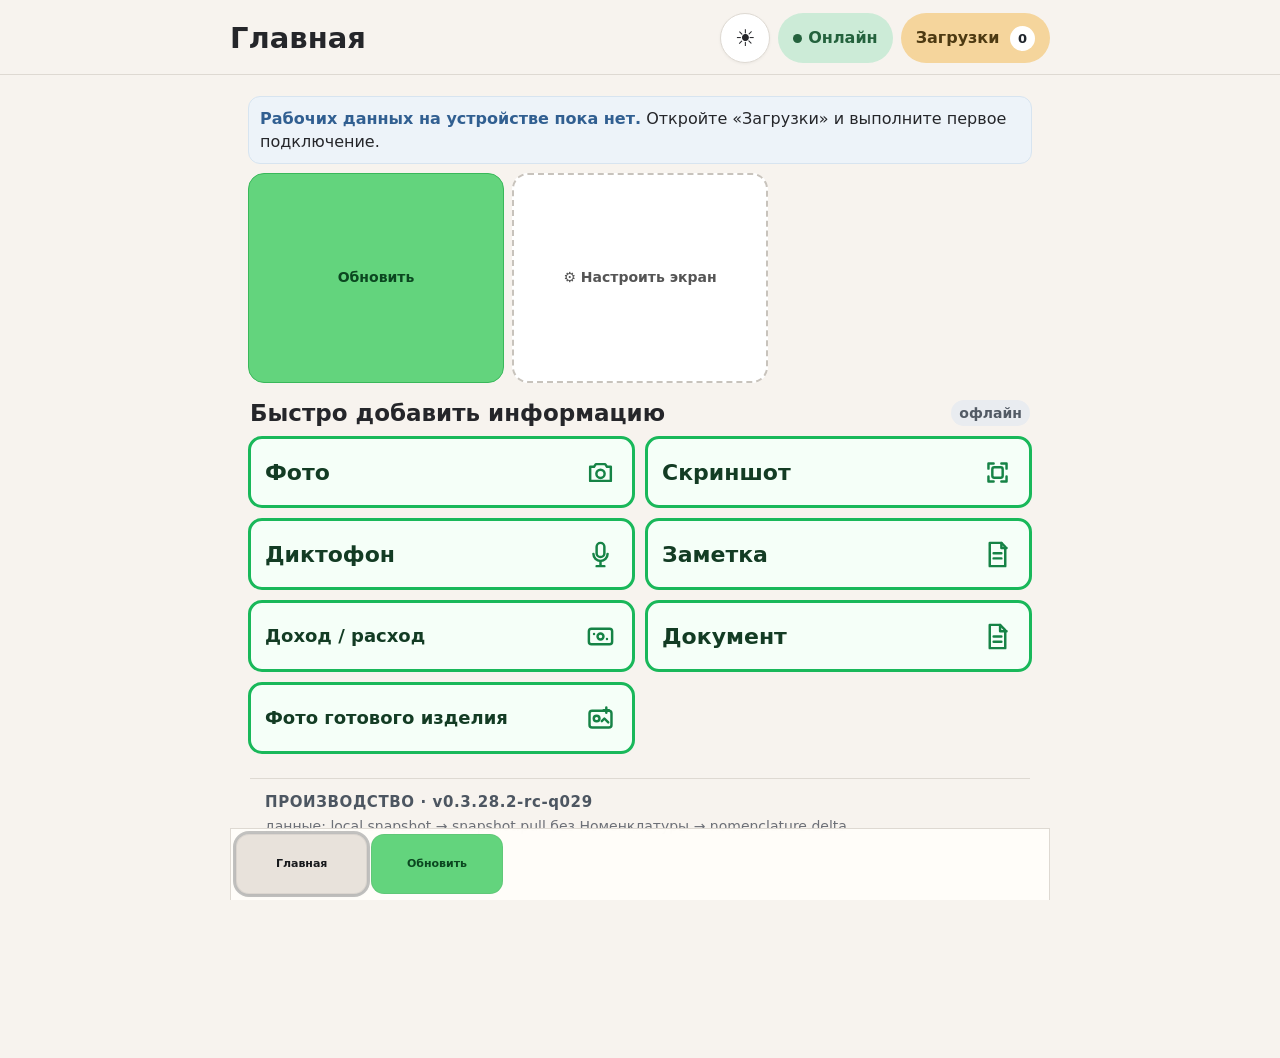
==== commit 5a805297: "Q029 safe stable Service Worker activation and build bump index.html" ====
--- a/index.html
+++ b/index.html
@@ -1,5 +1,5 @@
 ﻿<!DOCTYPE html>
-<html lang="ru"><head><meta charset="utf-8"/><meta content="width=device-width,initial-scale=1,viewport-fit=cover" name="viewport"/><meta content="#f7f3ed" id="themeColorMeta" name="theme-color"/><script>try{document.documentElement.dataset.theme=localStorage.getItem('prodTheme')==='dark'?'dark':'light'}catch(_){document.documentElement.dataset.theme='light'}</script><title>Производство v0.3.28.1-rc-q029</title><link href="./assets/app.css" rel="stylesheet"/><link href="./assets/media.css" rel="stylesheet"/><link href="./manifest.webmanifest" rel="manifest"/><link href="./icons/icon.svg" rel="icon" type="image/svg+xml"/><meta content="yes" name="mobile-web-app-capable"/><script defer="" src="./bootstrap.js"></script></head><body>
+<html lang="ru"><head><meta charset="utf-8"/><meta content="width=device-width,initial-scale=1,viewport-fit=cover" name="viewport"/><meta content="#f7f3ed" id="themeColorMeta" name="theme-color"/><script>try{document.documentElement.dataset.theme=localStorage.getItem('prodTheme')==='dark'?'dark':'light'}catch(_){document.documentElement.dataset.theme='light'}</script><title>Производство v0.3.28.2-rc-q029</title><link href="./assets/app.css" rel="stylesheet"/><link href="./assets/media.css" rel="stylesheet"/><link href="./manifest.webmanifest" rel="manifest"/><link href="./icons/icon.svg" rel="icon" type="image/svg+xml"/><meta content="yes" name="mobile-web-app-capable"/><script defer="" src="./bootstrap.js"></script></head><body>
 <header class="top"><div class="top-inner"><div class="top-page-title"><h1 id="pageTitle">Главная</h1></div><div class="top-actions"><button aria-label="Включить тёмную тему" class="theme-toggle" id="themeToggle" onclick="toggleTheme()" title="Дневная тема — нажмите для ночной" type="button">☀️</button><button aria-label="Состояние сети" class="status online" id="netStatus" type="button"><span class="dot"></span><span id="netText">Онлайн</span></button><button class="top-loads" onclick="go('sync')" type="button">Загрузки <span id="topLoadsCount">0</span></button></div></div></header>
 <main>
 <div class="update-banner hidden" id="updateBanner"><span id="updateText">Доступно обновление</span><button onclick="applyAvailableUpdate()" type="button">Обновить</button></div>
@@ -9,7 +9,7 @@
   <div id="transferMedia">Фото/файлы: —</div>
 </div>
 <div class="offline-banner hidden" id="offlineBanner">Нет сети · новые записи сохраняются локально</div><div class="app-toast hidden" id="appToast" role="status" aria-live="polite"><span class="app-toast-icon" id="appToastIcon">✓</span><span id="appToastText"></span></div><div class="recording-bar hidden" id="recordingBar"><span class="recording-dot" aria-hidden="true"></span><b>Идёт запись</b><span id="recordingTime">00:00</span><button type="button" onclick="stopVoiceRecording()">Стоп</button></div><div class="busy-overlay hidden" id="busyOverlay"><div class="busy-card"><span class="busy-spinner" aria-hidden="true"></span><b id="busyText">Выполняю…</b></div></div>
-<section class="screen active" id="home"></section><section class="screen" id="checklists"></section><section class="screen" id="analytics"></section><section class="screen" id="calculator"></section><section class="screen" id="salesAnalytics"></section><section class="screen" id="orders"></section><section class="screen" id="gallery"></section><section class="screen" id="avito"></section><section class="screen" id="admin"></section><section class="screen" id="activityLog"></section><section class="screen" id="orderDetail"></section><section class="screen" id="buy"></section><section class="screen" id="wallet"></section><section class="screen" id="nom"></section><section class="screen" id="sync"></section><section class="screen" id="appdev"></section><div class="app-meta-footer"><b>ПРОИЗВОДСТВО · v0.3.28.1-rc-q029</b><span>данные: local snapshot → snapshot.pull без Номенклатуры → nomenclature.delta</span><span>backend 0.2.35 · Q-029 Wallet</span></div>
+<section class="screen active" id="home"></section><section class="screen" id="checklists"></section><section class="screen" id="analytics"></section><section class="screen" id="calculator"></section><section class="screen" id="salesAnalytics"></section><section class="screen" id="orders"></section><section class="screen" id="gallery"></section><section class="screen" id="avito"></section><section class="screen" id="admin"></section><section class="screen" id="activityLog"></section><section class="screen" id="orderDetail"></section><section class="screen" id="buy"></section><section class="screen" id="wallet"></section><section class="screen" id="nom"></section><section class="screen" id="sync"></section><section class="screen" id="appdev"></section><div class="app-meta-footer"><b>ПРОИЗВОДСТВО · v0.3.28.2-rc-q029</b><span>данные: local snapshot → snapshot.pull без Номенклатуры → nomenclature.delta</span><span>backend 0.2.35 · Q-029 Wallet</span></div>
 </main>
 <nav class="bottom bottom-all"><button class="nav nav-home active" data-screen="home" data-module="home" onclick="go('home')"><span>Главная</span></button><button class="nav nav-orders" data-screen="orders" data-module="orders" onclick="go('orders')"><span>Заказы</span></button><button class="nav nav-wallet" data-screen="wallet" data-module="wallet" onclick="go('wallet')"><span>Кошелёк</span></button><button class="nav nav-gallery" data-screen="gallery" data-module="gallery" onclick="go('gallery')"><span>Галерея</span></button><button class="nav nav-nom" data-screen="nom" data-module="nom" onclick="go('nom')"><span>Номенкл.</span></button><button class="nav nav-refresh" data-module="refresh" onclick="manualRefreshData()"><span>Обновить</span></button></nav>
 <div class="gallery-lightbox hidden" id="galleryLightbox" onclick="if(event.target===this)closeGalleryLightbox()"><button class="gallery-lightbox-close" type="button" onclick="closeGalleryLightbox()" aria-label="Закрыть">×</button><button class="gallery-lightbox-star" id="galleryLightboxStar" type="button" onclick="toggleGalleryLightboxFavorite()" aria-label="Избранное">☆</button><button class="gallery-lightbox-prev hidden" id="galleryLightboxPrev" type="button" onclick="galleryLightboxPrev()" aria-label="Предыдущее фото">‹</button><button class="gallery-lightbox-next hidden" id="galleryLightboxNext" type="button" onclick="galleryLightboxNext()" aria-label="Следующее фото">›</button><span class="gallery-lightbox-counter" id="galleryLightboxCounter"></span><img id="galleryLightboxImg" alt="Фото на весь экран"></div><div class="modal hidden" id="modal"><div class="sheet"><button class="close" onclick="closeModal()">×</button><h2 id="modalTitle">Добавить</h2><div id="modalBody"></div></div></div><input accept="image/*" capture="environment" class="hidden" id="photoInput" type="file"/><input accept="image/*" class="hidden" id="galleryFileInput" multiple="" type="file"/><input accept="audio/*" capture="" class="hidden" id="audioInput" type="file"/><input class="hidden" id="documentInput" multiple="" type="file"/><input accept="image/*" class="hidden" id="shareFileInput" multiple="" type="file"/><input accept="image/*" class="hidden" id="step2MediaInput" multiple="" type="file"/>
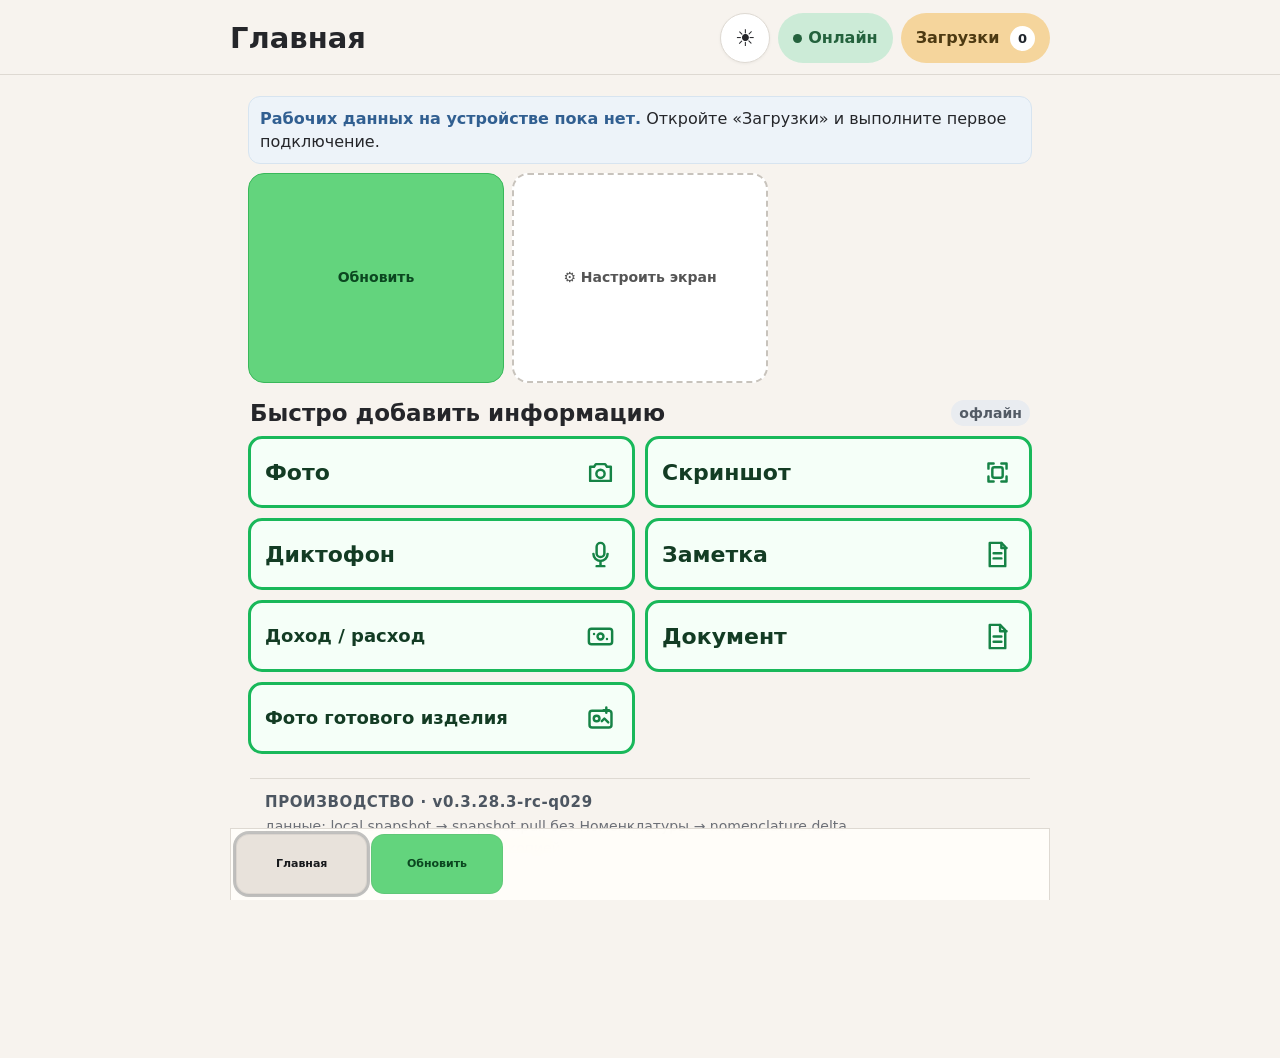
==== commit 921db2e6: "Q029 offline Wallet v0.3.28.3 staged version integration: index.html" ====
--- a/index.html
+++ b/index.html
@@ -1,5 +1,5 @@
 ﻿<!DOCTYPE html>
-<html lang="ru"><head><meta charset="utf-8"/><meta content="width=device-width,initial-scale=1,viewport-fit=cover" name="viewport"/><meta content="#f7f3ed" id="themeColorMeta" name="theme-color"/><script>try{document.documentElement.dataset.theme=localStorage.getItem('prodTheme')==='dark'?'dark':'light'}catch(_){document.documentElement.dataset.theme='light'}</script><title>Производство v0.3.28.2-rc-q029</title><link href="./assets/app.css" rel="stylesheet"/><link href="./assets/media.css" rel="stylesheet"/><link href="./manifest.webmanifest" rel="manifest"/><link href="./icons/icon.svg" rel="icon" type="image/svg+xml"/><meta content="yes" name="mobile-web-app-capable"/><script defer="" src="./bootstrap.js"></script></head><body>
+<html lang="ru"><head><meta charset="utf-8"/><meta content="width=device-width,initial-scale=1,viewport-fit=cover" name="viewport"/><meta content="#f7f3ed" id="themeColorMeta" name="theme-color"/><script>try{document.documentElement.dataset.theme=localStorage.getItem('prodTheme')==='dark'?'dark':'light'}catch(_){document.documentElement.dataset.theme='light'}</script><title>Производство v0.3.28.3-rc-q029</title><link href="./assets/app.css" rel="stylesheet"/><link href="./assets/media.css" rel="stylesheet"/><link href="./manifest.webmanifest" rel="manifest"/><link href="./icons/icon.svg" rel="icon" type="image/svg+xml"/><meta content="yes" name="mobile-web-app-capable"/><script defer="" src="./bootstrap.js"></script></head><body>
 <header class="top"><div class="top-inner"><div class="top-page-title"><h1 id="pageTitle">Главная</h1></div><div class="top-actions"><button aria-label="Включить тёмную тему" class="theme-toggle" id="themeToggle" onclick="toggleTheme()" title="Дневная тема — нажмите для ночной" type="button">☀️</button><button aria-label="Состояние сети" class="status online" id="netStatus" type="button"><span class="dot"></span><span id="netText">Онлайн</span></button><button class="top-loads" onclick="go('sync')" type="button">Загрузки <span id="topLoadsCount">0</span></button></div></div></header>
 <main>
 <div class="update-banner hidden" id="updateBanner"><span id="updateText">Доступно обновление</span><button onclick="applyAvailableUpdate()" type="button">Обновить</button></div>
@@ -9,7 +9,7 @@
   <div id="transferMedia">Фото/файлы: —</div>
 </div>
 <div class="offline-banner hidden" id="offlineBanner">Нет сети · новые записи сохраняются локально</div><div class="app-toast hidden" id="appToast" role="status" aria-live="polite"><span class="app-toast-icon" id="appToastIcon">✓</span><span id="appToastText"></span></div><div class="recording-bar hidden" id="recordingBar"><span class="recording-dot" aria-hidden="true"></span><b>Идёт запись</b><span id="recordingTime">00:00</span><button type="button" onclick="stopVoiceRecording()">Стоп</button></div><div class="busy-overlay hidden" id="busyOverlay"><div class="busy-card"><span class="busy-spinner" aria-hidden="true"></span><b id="busyText">Выполняю…</b></div></div>
-<section class="screen active" id="home"></section><section class="screen" id="checklists"></section><section class="screen" id="analytics"></section><section class="screen" id="calculator"></section><section class="screen" id="salesAnalytics"></section><section class="screen" id="orders"></section><section class="screen" id="gallery"></section><section class="screen" id="avito"></section><section class="screen" id="admin"></section><section class="screen" id="activityLog"></section><section class="screen" id="orderDetail"></section><section class="screen" id="buy"></section><section class="screen" id="wallet"></section><section class="screen" id="nom"></section><section class="screen" id="sync"></section><section class="screen" id="appdev"></section><div class="app-meta-footer"><b>ПРОИЗВОДСТВО · v0.3.28.2-rc-q029</b><span>данные: local snapshot → snapshot.pull без Номенклатуры → nomenclature.delta</span><span>backend 0.2.35 · Q-029 Wallet</span></div>
+<section class="screen active" id="home"></section><section class="screen" id="checklists"></section><section class="screen" id="analytics"></section><section class="screen" id="calculator"></section><section class="screen" id="salesAnalytics"></section><section class="screen" id="orders"></section><section class="screen" id="gallery"></section><section class="screen" id="avito"></section><section class="screen" id="admin"></section><section class="screen" id="activityLog"></section><section class="screen" id="orderDetail"></section><section class="screen" id="buy"></section><section class="screen" id="wallet"></section><section class="screen" id="nom"></section><section class="screen" id="sync"></section><section class="screen" id="appdev"></section><div class="app-meta-footer"><b>ПРОИЗВОДСТВО · v0.3.28.3-rc-q029</b><span>данные: local snapshot → snapshot.pull без Номенклатуры → nomenclature.delta</span><span>backend 0.2.35 · Wallet с офлайн-копией</span></div>
 </main>
 <nav class="bottom bottom-all"><button class="nav nav-home active" data-screen="home" data-module="home" onclick="go('home')"><span>Главная</span></button><button class="nav nav-orders" data-screen="orders" data-module="orders" onclick="go('orders')"><span>Заказы</span></button><button class="nav nav-wallet" data-screen="wallet" data-module="wallet" onclick="go('wallet')"><span>Кошелёк</span></button><button class="nav nav-gallery" data-screen="gallery" data-module="gallery" onclick="go('gallery')"><span>Галерея</span></button><button class="nav nav-nom" data-screen="nom" data-module="nom" onclick="go('nom')"><span>Номенкл.</span></button><button class="nav nav-refresh" data-module="refresh" onclick="manualRefreshData()"><span>Обновить</span></button></nav>
 <div class="gallery-lightbox hidden" id="galleryLightbox" onclick="if(event.target===this)closeGalleryLightbox()"><button class="gallery-lightbox-close" type="button" onclick="closeGalleryLightbox()" aria-label="Закрыть">×</button><button class="gallery-lightbox-star" id="galleryLightboxStar" type="button" onclick="toggleGalleryLightboxFavorite()" aria-label="Избранное">☆</button><button class="gallery-lightbox-prev hidden" id="galleryLightboxPrev" type="button" onclick="galleryLightboxPrev()" aria-label="Предыдущее фото">‹</button><button class="gallery-lightbox-next hidden" id="galleryLightboxNext" type="button" onclick="galleryLightboxNext()" aria-label="Следующее фото">›</button><span class="gallery-lightbox-counter" id="galleryLightboxCounter"></span><img id="galleryLightboxImg" alt="Фото на весь экран"></div><div class="modal hidden" id="modal"><div class="sheet"><button class="close" onclick="closeModal()">×</button><h2 id="modalTitle">Добавить</h2><div id="modalBody"></div></div></div><input accept="image/*" capture="environment" class="hidden" id="photoInput" type="file"/><input accept="image/*" class="hidden" id="galleryFileInput" multiple="" type="file"/><input accept="audio/*" capture="" class="hidden" id="audioInput" type="file"/><input class="hidden" id="documentInput" multiple="" type="file"/><input accept="image/*" class="hidden" id="shareFileInput" multiple="" type="file"/><input accept="image/*" class="hidden" id="step2MediaInput" multiple="" type="file"/>
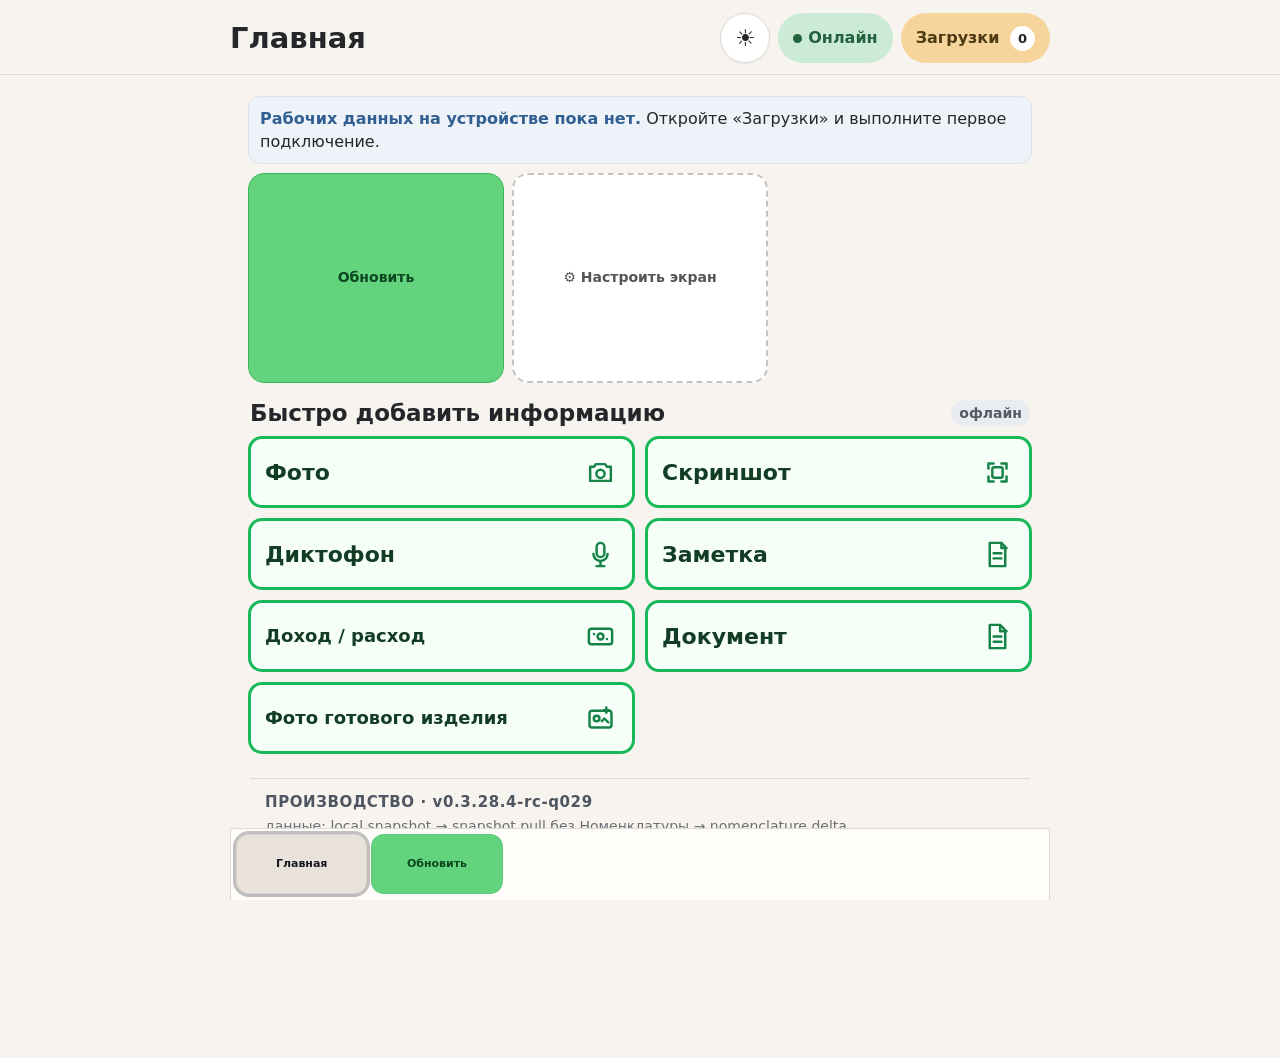
==== commit 7b4179ad: "Q029 update index footer to offline lease guard build" ====
--- a/index.html
+++ b/index.html
@@ -1,5 +1,5 @@
 ﻿<!DOCTYPE html>
-<html lang="ru"><head><meta charset="utf-8"/><meta content="width=device-width,initial-scale=1,viewport-fit=cover" name="viewport"/><meta content="#f7f3ed" id="themeColorMeta" name="theme-color"/><script>try{document.documentElement.dataset.theme=localStorage.getItem('prodTheme')==='dark'?'dark':'light'}catch(_){document.documentElement.dataset.theme='light'}</script><title>Производство v0.3.28.3-rc-q029</title><link href="./assets/app.css" rel="stylesheet"/><link href="./assets/media.css" rel="stylesheet"/><link href="./manifest.webmanifest" rel="manifest"/><link href="./icons/icon.svg" rel="icon" type="image/svg+xml"/><meta content="yes" name="mobile-web-app-capable"/><script defer="" src="./bootstrap.js"></script></head><body>
+<html lang="ru"><head><meta charset="utf-8"/><meta content="width=device-width,initial-scale=1,viewport-fit=cover" name="viewport"/><meta content="#f7f3ed" id="themeColorMeta" name="theme-color"/><script>try{document.documentElement.dataset.theme=localStorage.getItem('prodTheme')==='dark'?'dark':'light'}catch(_){document.documentElement.dataset.theme='light'}</script><title>Производство v0.3.28.4-rc-q029</title><link href="./assets/app.css" rel="stylesheet"/><link href="./assets/media.css" rel="stylesheet"/><link href="./manifest.webmanifest" rel="manifest"/><link href="./icons/icon.svg" rel="icon" type="image/svg+xml"/><meta content="yes" name="mobile-web-app-capable"/><script defer="" src="./bootstrap.js"></script></head><body>
 <header class="top"><div class="top-inner"><div class="top-page-title"><h1 id="pageTitle">Главная</h1></div><div class="top-actions"><button aria-label="Включить тёмную тему" class="theme-toggle" id="themeToggle" onclick="toggleTheme()" title="Дневная тема — нажмите для ночной" type="button">☀️</button><button aria-label="Состояние сети" class="status online" id="netStatus" type="button"><span class="dot"></span><span id="netText">Онлайн</span></button><button class="top-loads" onclick="go('sync')" type="button">Загрузки <span id="topLoadsCount">0</span></button></div></div></header>
 <main>
 <div class="update-banner hidden" id="updateBanner"><span id="updateText">Доступно обновление</span><button onclick="applyAvailableUpdate()" type="button">Обновить</button></div>
@@ -9,7 +9,7 @@
   <div id="transferMedia">Фото/файлы: —</div>
 </div>
 <div class="offline-banner hidden" id="offlineBanner">Нет сети · новые записи сохраняются локально</div><div class="app-toast hidden" id="appToast" role="status" aria-live="polite"><span class="app-toast-icon" id="appToastIcon">✓</span><span id="appToastText"></span></div><div class="recording-bar hidden" id="recordingBar"><span class="recording-dot" aria-hidden="true"></span><b>Идёт запись</b><span id="recordingTime">00:00</span><button type="button" onclick="stopVoiceRecording()">Стоп</button></div><div class="busy-overlay hidden" id="busyOverlay"><div class="busy-card"><span class="busy-spinner" aria-hidden="true"></span><b id="busyText">Выполняю…</b></div></div>
-<section class="screen active" id="home"></section><section class="screen" id="checklists"></section><section class="screen" id="analytics"></section><section class="screen" id="calculator"></section><section class="screen" id="salesAnalytics"></section><section class="screen" id="orders"></section><section class="screen" id="gallery"></section><section class="screen" id="avito"></section><section class="screen" id="admin"></section><section class="screen" id="activityLog"></section><section class="screen" id="orderDetail"></section><section class="screen" id="buy"></section><section class="screen" id="wallet"></section><section class="screen" id="nom"></section><section class="screen" id="sync"></section><section class="screen" id="appdev"></section><div class="app-meta-footer"><b>ПРОИЗВОДСТВО · v0.3.28.3-rc-q029</b><span>данные: local snapshot → snapshot.pull без Номенклатуры → nomenclature.delta</span><span>backend 0.2.35 · Wallet с офлайн-копией</span></div>
+<section class="screen active" id="home"></section><section class="screen" id="checklists"></section><section class="screen" id="analytics"></section><section class="screen" id="calculator"></section><section class="screen" id="salesAnalytics"></section><section class="screen" id="orders"></section><section class="screen" id="gallery"></section><section class="screen" id="avito"></section><section class="screen" id="admin"></section><section class="screen" id="activityLog"></section><section class="screen" id="orderDetail"></section><section class="screen" id="buy"></section><section class="screen" id="wallet"></section><section class="screen" id="nom"></section><section class="screen" id="sync"></section><section class="screen" id="appdev"></section><div class="app-meta-footer"><b>ПРОИЗВОДСТВО · v0.3.28.4-rc-q029</b><span>данные: local snapshot → snapshot.pull без Номенклатуры → nomenclature.delta</span><span>backend 0.2.35 · Wallet с офлайн-копией</span></div>
 </main>
 <nav class="bottom bottom-all"><button class="nav nav-home active" data-screen="home" data-module="home" onclick="go('home')"><span>Главная</span></button><button class="nav nav-orders" data-screen="orders" data-module="orders" onclick="go('orders')"><span>Заказы</span></button><button class="nav nav-wallet" data-screen="wallet" data-module="wallet" onclick="go('wallet')"><span>Кошелёк</span></button><button class="nav nav-gallery" data-screen="gallery" data-module="gallery" onclick="go('gallery')"><span>Галерея</span></button><button class="nav nav-nom" data-screen="nom" data-module="nom" onclick="go('nom')"><span>Номенкл.</span></button><button class="nav nav-refresh" data-module="refresh" onclick="manualRefreshData()"><span>Обновить</span></button></nav>
 <div class="gallery-lightbox hidden" id="galleryLightbox" onclick="if(event.target===this)closeGalleryLightbox()"><button class="gallery-lightbox-close" type="button" onclick="closeGalleryLightbox()" aria-label="Закрыть">×</button><button class="gallery-lightbox-star" id="galleryLightboxStar" type="button" onclick="toggleGalleryLightboxFavorite()" aria-label="Избранное">☆</button><button class="gallery-lightbox-prev hidden" id="galleryLightboxPrev" type="button" onclick="galleryLightboxPrev()" aria-label="Предыдущее фото">‹</button><button class="gallery-lightbox-next hidden" id="galleryLightboxNext" type="button" onclick="galleryLightboxNext()" aria-label="Следующее фото">›</button><span class="gallery-lightbox-counter" id="galleryLightboxCounter"></span><img id="galleryLightboxImg" alt="Фото на весь экран"></div><div class="modal hidden" id="modal"><div class="sheet"><button class="close" onclick="closeModal()">×</button><h2 id="modalTitle">Добавить</h2><div id="modalBody"></div></div></div><input accept="image/*" capture="environment" class="hidden" id="photoInput" type="file"/><input accept="image/*" class="hidden" id="galleryFileInput" multiple="" type="file"/><input accept="audio/*" capture="" class="hidden" id="audioInput" type="file"/><input class="hidden" id="documentInput" multiple="" type="file"/><input accept="image/*" class="hidden" id="shareFileInput" multiple="" type="file"/><input accept="image/*" class="hidden" id="step2MediaInput" multiple="" type="file"/>
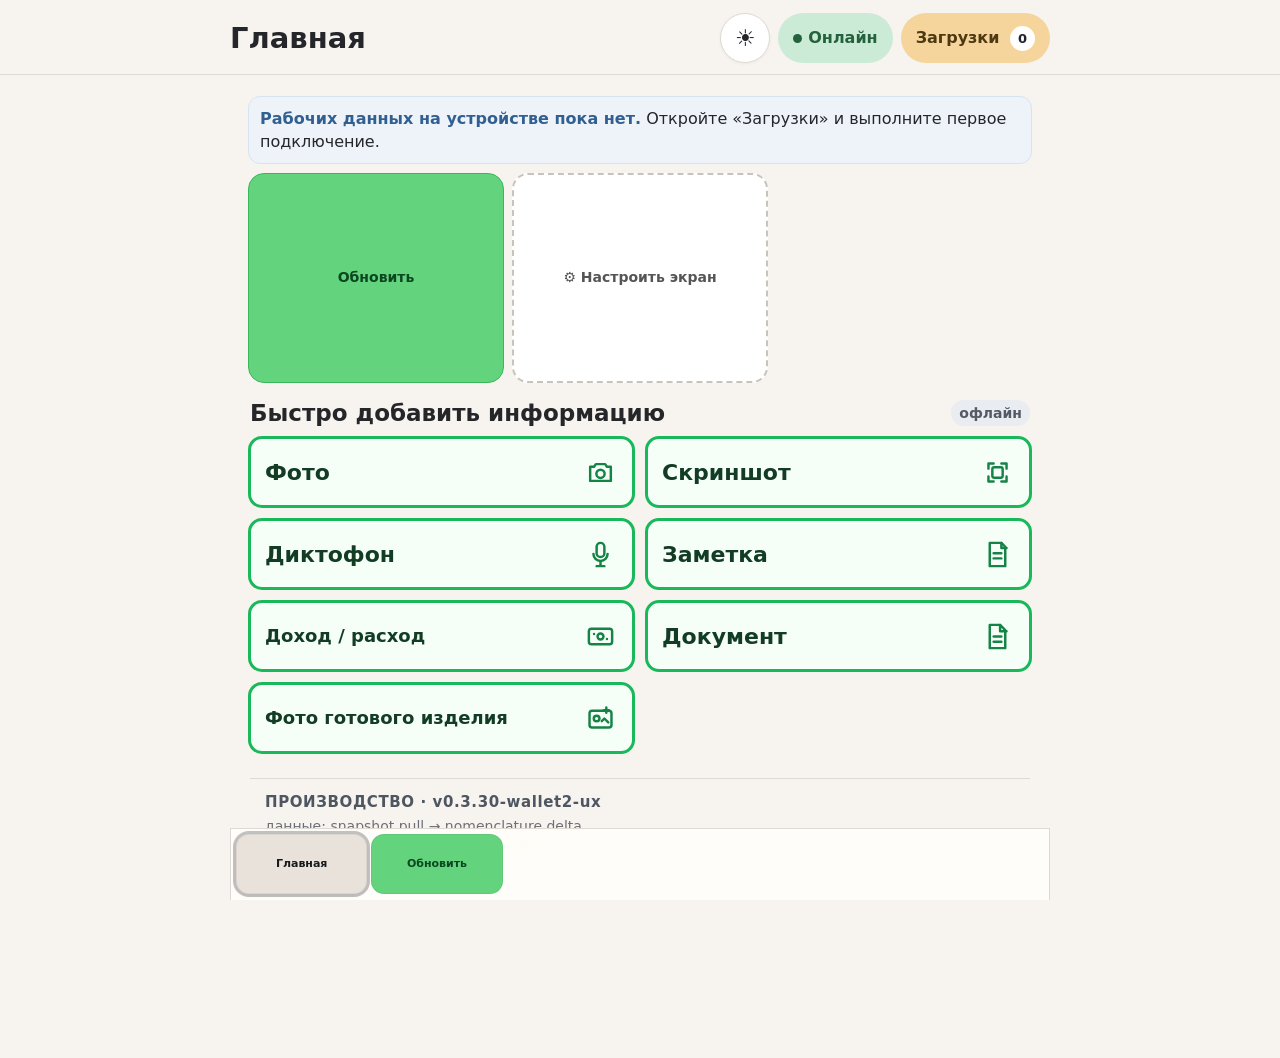
==== commit 6a45ed79: "Q079 Wallet2 UX admin1 candidate metadata: index.html" ====
--- a/index.html
+++ b/index.html
@@ -1,5 +1,5 @@
 ﻿<!DOCTYPE html>
-<html lang="ru"><head><meta charset="utf-8"/><meta content="width=device-width,initial-scale=1,viewport-fit=cover" name="viewport"/><meta content="#f7f3ed" id="themeColorMeta" name="theme-color"/><script>try{document.documentElement.dataset.theme=localStorage.getItem('prodTheme')==='dark'?'dark':'light'}catch(_){document.documentElement.dataset.theme='light'}</script><title>Производство v0.3.28.4-rc-q029</title><link href="./assets/app.css" rel="stylesheet"/><link href="./assets/media.css" rel="stylesheet"/><link href="./manifest.webmanifest" rel="manifest"/><link href="./icons/icon.svg" rel="icon" type="image/svg+xml"/><meta content="yes" name="mobile-web-app-capable"/><script defer="" src="./bootstrap.js"></script></head><body>
+<html lang="ru"><head><meta charset="utf-8"/><meta content="width=device-width,initial-scale=1,viewport-fit=cover" name="viewport"/><meta content="#f7f3ed" id="themeColorMeta" name="theme-color"/><script>try{document.documentElement.dataset.theme=localStorage.getItem('prodTheme')==='dark'?'dark':'light'}catch(_){document.documentElement.dataset.theme='light'}</script><title>Производство v0.3.30-wallet2-ux</title><link href="./assets/app.css" rel="stylesheet"/><link href="./assets/media.css" rel="stylesheet"/><link href="./manifest.webmanifest" rel="manifest"/><link href="./icons/icon.svg" rel="icon" type="image/svg+xml"/><meta content="yes" name="mobile-web-app-capable"/><script defer="" src="./bootstrap.js"></script></head><body>
 <header class="top"><div class="top-inner"><div class="top-page-title"><h1 id="pageTitle">Главная</h1></div><div class="top-actions"><button aria-label="Включить тёмную тему" class="theme-toggle" id="themeToggle" onclick="toggleTheme()" title="Дневная тема — нажмите для ночной" type="button">☀️</button><button aria-label="Состояние сети" class="status online" id="netStatus" type="button"><span class="dot"></span><span id="netText">Онлайн</span></button><button class="top-loads" onclick="go('sync')" type="button">Загрузки <span id="topLoadsCount">0</span></button></div></div></header>
 <main>
 <div class="update-banner hidden" id="updateBanner"><span id="updateText">Доступно обновление</span><button onclick="applyAvailableUpdate()" type="button">Обновить</button></div>
@@ -9,7 +9,7 @@
   <div id="transferMedia">Фото/файлы: —</div>
 </div>
 <div class="offline-banner hidden" id="offlineBanner">Нет сети · новые записи сохраняются локально</div><div class="app-toast hidden" id="appToast" role="status" aria-live="polite"><span class="app-toast-icon" id="appToastIcon">✓</span><span id="appToastText"></span></div><div class="recording-bar hidden" id="recordingBar"><span class="recording-dot" aria-hidden="true"></span><b>Идёт запись</b><span id="recordingTime">00:00</span><button type="button" onclick="stopVoiceRecording()">Стоп</button></div><div class="busy-overlay hidden" id="busyOverlay"><div class="busy-card"><span class="busy-spinner" aria-hidden="true"></span><b id="busyText">Выполняю…</b></div></div>
-<section class="screen active" id="home"></section><section class="screen" id="checklists"></section><section class="screen" id="analytics"></section><section class="screen" id="calculator"></section><section class="screen" id="salesAnalytics"></section><section class="screen" id="orders"></section><section class="screen" id="gallery"></section><section class="screen" id="avito"></section><section class="screen" id="admin"></section><section class="screen" id="activityLog"></section><section class="screen" id="orderDetail"></section><section class="screen" id="buy"></section><section class="screen" id="wallet"></section><section class="screen" id="nom"></section><section class="screen" id="sync"></section><section class="screen" id="appdev"></section><div class="app-meta-footer"><b>ПРОИЗВОДСТВО · v0.3.28.4-rc-q029</b><span>данные: local snapshot → snapshot.pull без Номенклатуры → nomenclature.delta</span><span>backend 0.2.35 · Wallet с офлайн-копией</span></div>
+<section class="screen active" id="home"></section><section class="screen" id="checklists"></section><section class="screen" id="analytics"></section><section class="screen" id="calculator"></section><section class="screen" id="salesAnalytics"></section><section class="screen" id="orders"></section><section class="screen" id="gallery"></section><section class="screen" id="avito"></section><section class="screen" id="admin"></section><section class="screen" id="activityLog"></section><section class="screen" id="orderDetail"></section><section class="screen" id="buy"></section><section class="screen" id="wallet"></section><section class="screen" id="nom"></section><section class="screen" id="sync"></section><section class="screen" id="appdev"></section><div class="app-meta-footer"><b>ПРОИЗВОДСТВО · v0.3.30-wallet2-ux</b><span>данные: snapshot.pull → nomenclature.delta</span><span>backend 0.2.35 · Wallet2: серверный учёт</span></div>
 </main>
 <nav class="bottom bottom-all"><button class="nav nav-home active" data-screen="home" data-module="home" onclick="go('home')"><span>Главная</span></button><button class="nav nav-orders" data-screen="orders" data-module="orders" onclick="go('orders')"><span>Заказы</span></button><button class="nav nav-wallet" data-screen="wallet" data-module="wallet" onclick="go('wallet')"><span>Кошелёк</span></button><button class="nav nav-gallery" data-screen="gallery" data-module="gallery" onclick="go('gallery')"><span>Галерея</span></button><button class="nav nav-nom" data-screen="nom" data-module="nom" onclick="go('nom')"><span>Номенкл.</span></button><button class="nav nav-refresh" data-module="refresh" onclick="manualRefreshData()"><span>Обновить</span></button></nav>
 <div class="gallery-lightbox hidden" id="galleryLightbox" onclick="if(event.target===this)closeGalleryLightbox()"><button class="gallery-lightbox-close" type="button" onclick="closeGalleryLightbox()" aria-label="Закрыть">×</button><button class="gallery-lightbox-star" id="galleryLightboxStar" type="button" onclick="toggleGalleryLightboxFavorite()" aria-label="Избранное">☆</button><button class="gallery-lightbox-prev hidden" id="galleryLightboxPrev" type="button" onclick="galleryLightboxPrev()" aria-label="Предыдущее фото">‹</button><button class="gallery-lightbox-next hidden" id="galleryLightboxNext" type="button" onclick="galleryLightboxNext()" aria-label="Следующее фото">›</button><span class="gallery-lightbox-counter" id="galleryLightboxCounter"></span><img id="galleryLightboxImg" alt="Фото на весь экран"></div><div class="modal hidden" id="modal"><div class="sheet"><button class="close" onclick="closeModal()">×</button><h2 id="modalTitle">Добавить</h2><div id="modalBody"></div></div></div><input accept="image/*" capture="environment" class="hidden" id="photoInput" type="file"/><input accept="image/*" class="hidden" id="galleryFileInput" multiple="" type="file"/><input accept="audio/*" capture="" class="hidden" id="audioInput" type="file"/><input class="hidden" id="documentInput" multiple="" type="file"/><input accept="image/*" class="hidden" id="shareFileInput" multiple="" type="file"/><input accept="image/*" class="hidden" id="step2MediaInput" multiple="" type="file"/>
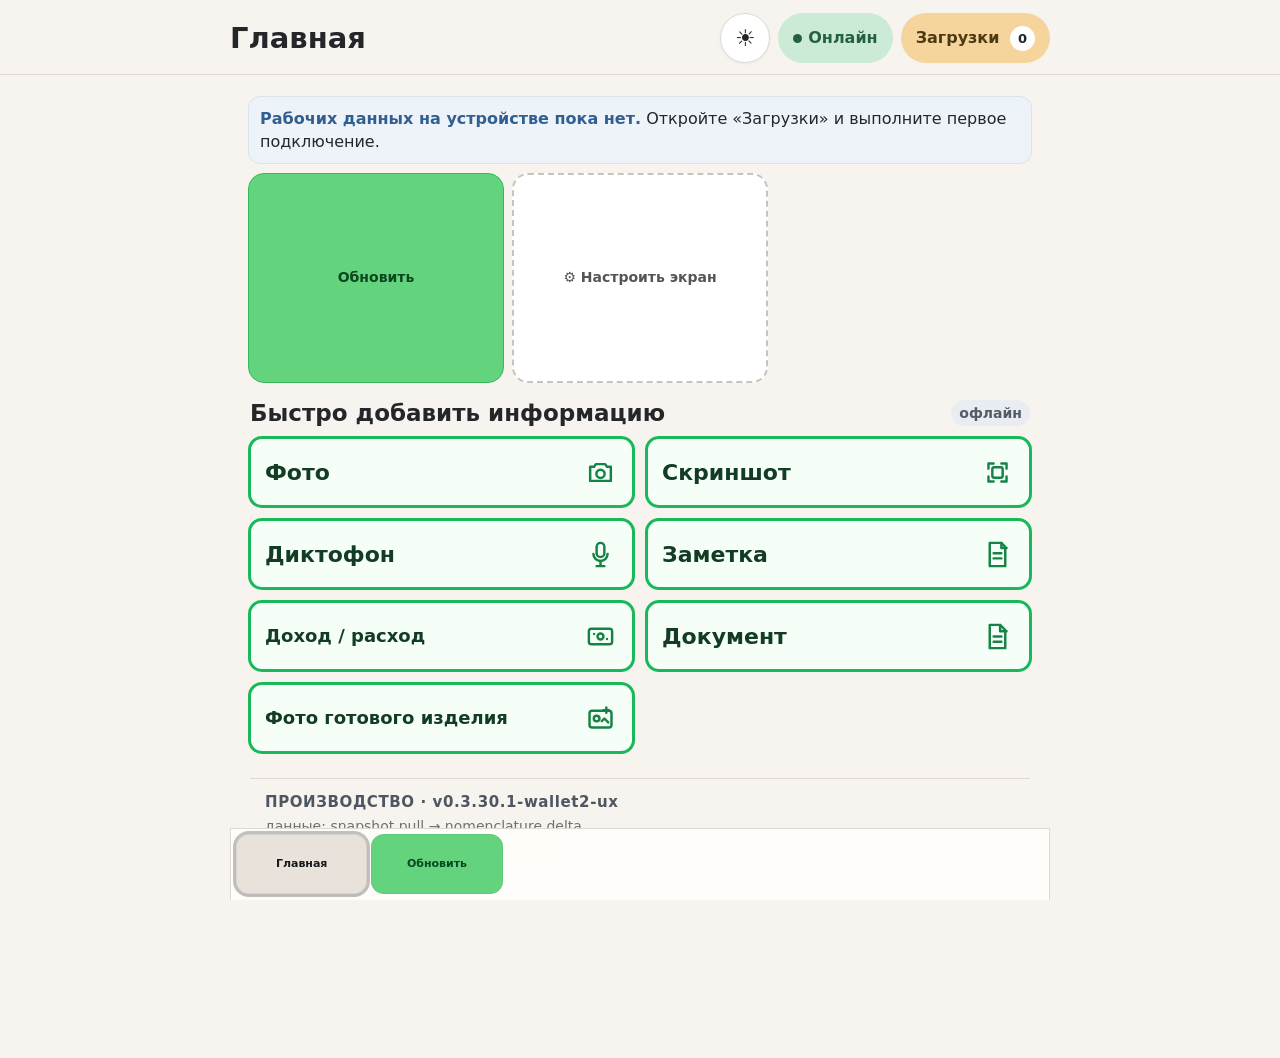
==== commit 993c4fc0: "Q079: pin distinct Wallet2 offline/mobile candidate build in index.html" ====
--- a/index.html
+++ b/index.html
@@ -1,5 +1,5 @@
 ﻿<!DOCTYPE html>
-<html lang="ru"><head><meta charset="utf-8"/><meta content="width=device-width,initial-scale=1,viewport-fit=cover" name="viewport"/><meta content="#f7f3ed" id="themeColorMeta" name="theme-color"/><script>try{document.documentElement.dataset.theme=localStorage.getItem('prodTheme')==='dark'?'dark':'light'}catch(_){document.documentElement.dataset.theme='light'}</script><title>Производство v0.3.30-wallet2-ux</title><link href="./assets/app.css" rel="stylesheet"/><link href="./assets/media.css" rel="stylesheet"/><link href="./manifest.webmanifest" rel="manifest"/><link href="./icons/icon.svg" rel="icon" type="image/svg+xml"/><meta content="yes" name="mobile-web-app-capable"/><script defer="" src="./bootstrap.js"></script></head><body>
+<html lang="ru"><head><meta charset="utf-8"/><meta content="width=device-width,initial-scale=1,viewport-fit=cover" name="viewport"/><meta content="#f7f3ed" id="themeColorMeta" name="theme-color"/><script>try{document.documentElement.dataset.theme=localStorage.getItem('prodTheme')==='dark'?'dark':'light'}catch(_){document.documentElement.dataset.theme='light'}</script><title>Производство v0.3.30.1-wallet2-ux</title><link href="./assets/app.css" rel="stylesheet"/><link href="./assets/media.css" rel="stylesheet"/><link href="./manifest.webmanifest" rel="manifest"/><link href="./icons/icon.svg" rel="icon" type="image/svg+xml"/><meta content="yes" name="mobile-web-app-capable"/><script defer="" src="./bootstrap.js"></script></head><body>
 <header class="top"><div class="top-inner"><div class="top-page-title"><h1 id="pageTitle">Главная</h1></div><div class="top-actions"><button aria-label="Включить тёмную тему" class="theme-toggle" id="themeToggle" onclick="toggleTheme()" title="Дневная тема — нажмите для ночной" type="button">☀️</button><button aria-label="Состояние сети" class="status online" id="netStatus" type="button"><span class="dot"></span><span id="netText">Онлайн</span></button><button class="top-loads" onclick="go('sync')" type="button">Загрузки <span id="topLoadsCount">0</span></button></div></div></header>
 <main>
 <div class="update-banner hidden" id="updateBanner"><span id="updateText">Доступно обновление</span><button onclick="applyAvailableUpdate()" type="button">Обновить</button></div>
@@ -9,7 +9,7 @@
   <div id="transferMedia">Фото/файлы: —</div>
 </div>
 <div class="offline-banner hidden" id="offlineBanner">Нет сети · новые записи сохраняются локально</div><div class="app-toast hidden" id="appToast" role="status" aria-live="polite"><span class="app-toast-icon" id="appToastIcon">✓</span><span id="appToastText"></span></div><div class="recording-bar hidden" id="recordingBar"><span class="recording-dot" aria-hidden="true"></span><b>Идёт запись</b><span id="recordingTime">00:00</span><button type="button" onclick="stopVoiceRecording()">Стоп</button></div><div class="busy-overlay hidden" id="busyOverlay"><div class="busy-card"><span class="busy-spinner" aria-hidden="true"></span><b id="busyText">Выполняю…</b></div></div>
-<section class="screen active" id="home"></section><section class="screen" id="checklists"></section><section class="screen" id="analytics"></section><section class="screen" id="calculator"></section><section class="screen" id="salesAnalytics"></section><section class="screen" id="orders"></section><section class="screen" id="gallery"></section><section class="screen" id="avito"></section><section class="screen" id="admin"></section><section class="screen" id="activityLog"></section><section class="screen" id="orderDetail"></section><section class="screen" id="buy"></section><section class="screen" id="wallet"></section><section class="screen" id="nom"></section><section class="screen" id="sync"></section><section class="screen" id="appdev"></section><div class="app-meta-footer"><b>ПРОИЗВОДСТВО · v0.3.30-wallet2-ux</b><span>данные: snapshot.pull → nomenclature.delta</span><span>backend 0.2.35 · Wallet2: серверный учёт</span></div>
+<section class="screen active" id="home"></section><section class="screen" id="checklists"></section><section class="screen" id="analytics"></section><section class="screen" id="calculator"></section><section class="screen" id="salesAnalytics"></section><section class="screen" id="orders"></section><section class="screen" id="gallery"></section><section class="screen" id="avito"></section><section class="screen" id="admin"></section><section class="screen" id="activityLog"></section><section class="screen" id="orderDetail"></section><section class="screen" id="buy"></section><section class="screen" id="wallet"></section><section class="screen" id="nom"></section><section class="screen" id="sync"></section><section class="screen" id="appdev"></section><div class="app-meta-footer"><b>ПРОИЗВОДСТВО · v0.3.30.1-wallet2-ux</b><span>данные: snapshot.pull → nomenclature.delta</span><span>backend 0.2.35 · Wallet2: серверный учёт</span></div>
 </main>
 <nav class="bottom bottom-all"><button class="nav nav-home active" data-screen="home" data-module="home" onclick="go('home')"><span>Главная</span></button><button class="nav nav-orders" data-screen="orders" data-module="orders" onclick="go('orders')"><span>Заказы</span></button><button class="nav nav-wallet" data-screen="wallet" data-module="wallet" onclick="go('wallet')"><span>Кошелёк</span></button><button class="nav nav-gallery" data-screen="gallery" data-module="gallery" onclick="go('gallery')"><span>Галерея</span></button><button class="nav nav-nom" data-screen="nom" data-module="nom" onclick="go('nom')"><span>Номенкл.</span></button><button class="nav nav-refresh" data-module="refresh" onclick="manualRefreshData()"><span>Обновить</span></button></nav>
 <div class="gallery-lightbox hidden" id="galleryLightbox" onclick="if(event.target===this)closeGalleryLightbox()"><button class="gallery-lightbox-close" type="button" onclick="closeGalleryLightbox()" aria-label="Закрыть">×</button><button class="gallery-lightbox-star" id="galleryLightboxStar" type="button" onclick="toggleGalleryLightboxFavorite()" aria-label="Избранное">☆</button><button class="gallery-lightbox-prev hidden" id="galleryLightboxPrev" type="button" onclick="galleryLightboxPrev()" aria-label="Предыдущее фото">‹</button><button class="gallery-lightbox-next hidden" id="galleryLightboxNext" type="button" onclick="galleryLightboxNext()" aria-label="Следующее фото">›</button><span class="gallery-lightbox-counter" id="galleryLightboxCounter"></span><img id="galleryLightboxImg" alt="Фото на весь экран"></div><div class="modal hidden" id="modal"><div class="sheet"><button class="close" onclick="closeModal()">×</button><h2 id="modalTitle">Добавить</h2><div id="modalBody"></div></div></div><input accept="image/*" capture="environment" class="hidden" id="photoInput" type="file"/><input accept="image/*" class="hidden" id="galleryFileInput" multiple="" type="file"/><input accept="audio/*" capture="" class="hidden" id="audioInput" type="file"/><input class="hidden" id="documentInput" multiple="" type="file"/><input accept="image/*" class="hidden" id="shareFileInput" multiple="" type="file"/><input accept="image/*" class="hidden" id="step2MediaInput" multiple="" type="file"/>
